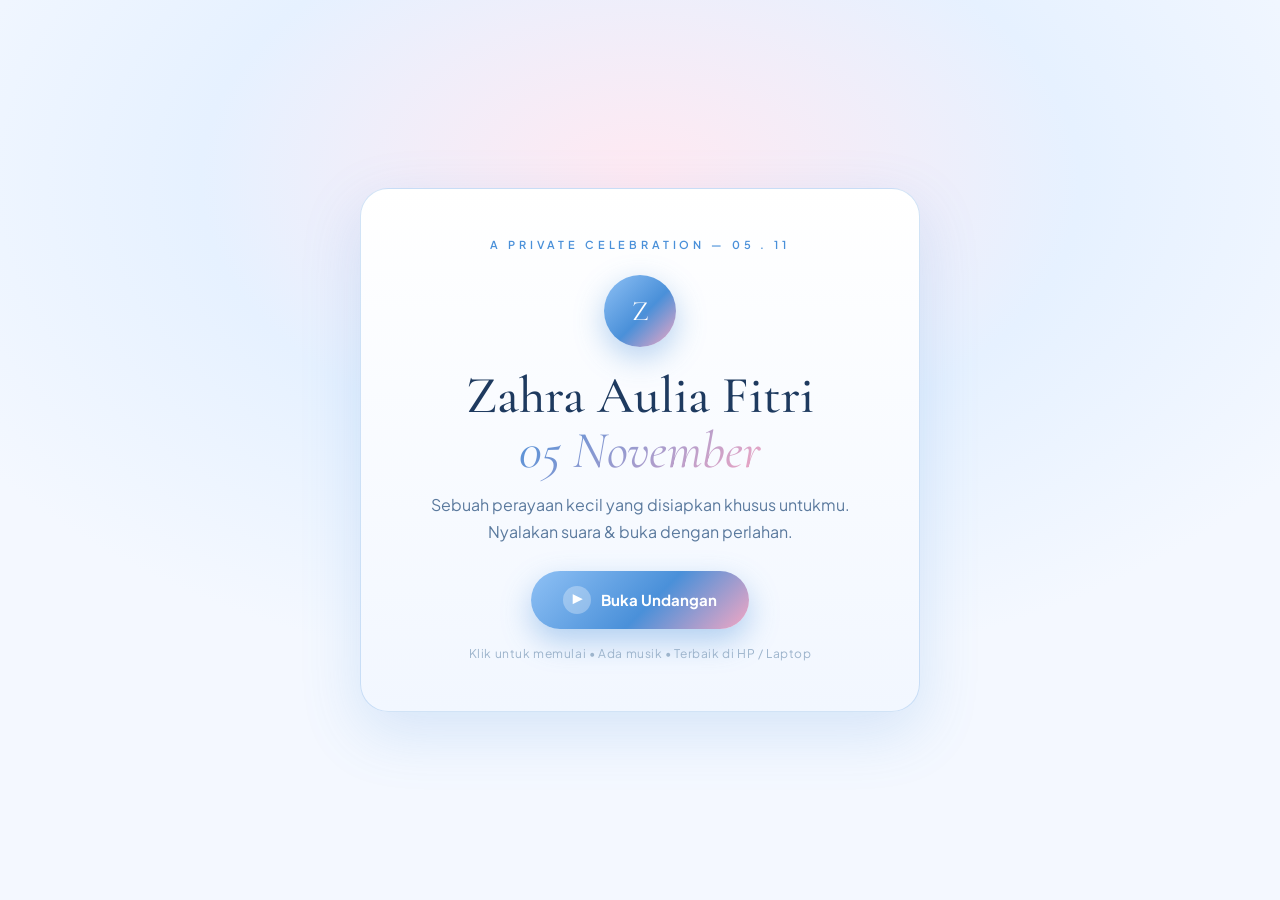
==== index.html @ 4ed6a92b "buat seseorang" ====
<!DOCTYPE html>
<html lang="id">
<head>
  <meta charset="utf-8" />
  <meta name="viewport" content="width=device-width, initial-scale=1.0" />
  <title>Happy Birthday — Zahra Aulia Fitri • 5 November</title>
  <meta name="description" content="A private birthday celebration for Zahra Aulia Fitri — 5 November." />
  <link rel="stylesheet" href="css/bootstrap.min.css" />
  <link rel="preconnect" href="https://fonts.googleapis.com" />
  <link rel="preconnect" href="https://fonts.gstatic.com" crossorigin />
  <link href="https://fonts.googleapis.com/css2?family=Cormorant+Garamond:ital,wght@0,400;0,500;0,600;1,400&family=Plus+Jakarta+Sans:wght@300;400;500;600;700&display=swap" rel="stylesheet" />
  <link rel="stylesheet" href="style.css" />
</head>
<body>
  <div class="bg-orb orb-1"></div>
  <div class="bg-orb orb-2"></div>
  <div class="bg-grain"></div>
  <canvas id="confetti"></canvas>
  <audio class="song" loop preload="auto">
    <source src="music.mp3" type="audio/mpeg" />
  </audio>
  <!-- GATE -->
  <div class="loader" id="gate">
    <div class="gate-card">
      <div class="gate-eyebrow">A PRIVATE CELEBRATION — 05 . 11</div>
      <div class="gate-monogram">Z</div>
      <h1 class="gate-title">Zahra Aulia Fitri<br /><span class="gate-date">05 November</span></h1>
      <p class="gate-sub">Sebuah perayaan kecil yang disiapkan khusus untukmu.<br />Nyalakan suara & buka dengan perlahan.</p>
      <button id="play" class="btn-gold"><span class="btn-icon">&#9654;</span> Buka Undangan</button>
      <div class="gate-hint">Klik untuk memulai &bull; Ada musik &bull; Terbaik di HP / Laptop</div>
    </div>
  </div>
  <nav class="topnav">
    <div class="nav-inner">
      <div class="brand"><span class="brand-mark">ZAF</span><span class="brand-line"></span><span class="brand-sub">05 . 11</span></div>
      <div class="nav-actions">
        <a href="#countdown" class="pill-btn ghost hide-mobile">Countdown</a>
        <a href="#gallery" class="pill-btn ghost hide-mobile">Galeri</a>
        <a href="game.html" class="pill-btn ghost">🎮 Main Game</a>
        <button id="musicToggle" class="pill-btn">&#9835; <span>Music: Off</span></button>
      </div>
    </div>
  </nav>
  <main class="main" style="display:none">
    <section class="hero">
      <div class="container">
        <div class="row align-items-center g-5">
          <div class="col-12 col-lg-5">
            <div class="photo-frame reveal">
              <div class="photo-frame-top"><span class="dot"></span><span class="dot"></span><span class="dot"></span><span class="frame-label">ZAHRA • 05 . 11 . 2026</span></div>
              <div class="photo-main"><img id="heroPhoto" src="mylove/WhatsApp%20Image%202026-09-06%20at%2010.13.19.jpeg" alt="Foto spesial" /><div class="photo-shine"></div></div>
              <div class="photo-thumbs">
                <img src="mylove/WhatsApp%20Image%202026-09-06%20at%2010.13.19%20(1).jpeg" data-full="mylove/WhatsApp%20Image%202026-09-06%20at%2010.13.19%20(1).jpeg" class="thumb active" alt="thumb 1" />
                <img src="mylove/WhatsApp%20Image%202026-09-06%20at%2010.13.19%20(2).jpeg" data-full="mylove/WhatsApp%20Image%202026-09-06%20at%2010.13.19%20(2).jpeg" class="thumb" alt="thumb 2" />
                <img src="mylove/WhatsApp%20Image%202026-09-06%20at%2010.13.19%20(3).jpeg" data-full="mylove/WhatsApp%20Image%202026-09-06%20at%2010.13.19%20(3).jpeg" class="thumb" alt="thumb 3" />
                <img src="mylove/WhatsApp%20Image%202026-09-06%20at%2010.13.19%20(4).jpeg" data-full="mylove/WhatsApp%20Image%202026-09-06%20at%2010.13.19%20(4).jpeg" class="thumb" alt="thumb 4" />
              </div>
              <div class="photo-caption"><span class="caption-heart">&hearts;</span> My Favorite Person</div>
            </div>
          </div>
          <div class="col-12 col-lg-7">
            <div class="eyebrow reveal">HAPPY BIRTHDAY — 05 NOVEMBER</div>
            <h1 class="display-name reveal"><span class="small">Selamat Ulang Tahun,</span><br /><span id="name" class="area">Zahra Aulia Fitri</span></h1>
            <div class="divider reveal"><span></span><i>&#10022;</i><span></span></div>
            <div class="type-wrap reveal">
              <div id="typed-strings" class="typing">
                <h2>05 November — hari di mana dunia menjadi lebih baik karena kamu lahir.</h2>
                <h2>Zahra, terima kasih sudah menjadi perempuan yang kuat dan lembut.</h2>
                <h2>Semoga semua doa baikmu satu per satu dikabulkan tahun ini.</h2>
                <h2>Happy Birthday, <i id="nae">Zahra Aulia Fitri</i>. This day is entirely yours.</h2>
              </div>
              <span id="typed" style="white-space:pre-wrap;"></span>
            </div>
            <p class="hero-desc reveal">Perayaan privat ini disiapkan khusus untuk <b>Zahra Aulia Fitri</b> — 5 November. Gulir ke bawah: ada hitung mundur, galeri, dan sepucuk surat yang kutulis hanya untukmu.</p>
            <div class="hero-cta reveal"><a href="#letter" class="btn-gold">Baca Surat Untukmu</a><a href="#gallery" class="btn-outline">Lihat Galeri</a></div>
            <div class="hero-meta reveal">
              <div class="meta-item"><strong>Kamis, 5 November 2026</strong><span>Tanggal Perayaan</span></div>
              <div class="meta-item"><strong>ZAF</strong><span>Inisial Kehormatan</span></div>
              <div class="meta-item"><strong>05 . 11</strong><span>Hari Spesial</span></div>
            </div>
          </div>
        </div>
      </div>
    </section>
    <section id="countdown" class="section countdown-sec"><div class="container">
      <div class="sec-head reveal"><div class="eyebrow">SAVE THE DATE — 05 . 11 . 2026</div><h2>Menuju <em>5 November</em></h2><p id="countdownLabel">Menghitung mundur menuju hari lahir Zahra Aulia Fitri.</p></div>
      <div class="count-grid reveal">
        <div class="count-card"><strong id="cdD">00</strong><span>Hari</span></div>
        <div class="count-sep">:</div>
        <div class="count-card"><strong id="cdH">00</strong><span>Jam</span></div>
        <div class="count-sep">:</div>
        <div class="count-card"><strong id="cdM">00</strong><span>Menit</span></div>
        <div class="count-sep">:</div>
        <div class="count-card gold"><strong id="cdS">00</strong><span>Detik</span></div>
      </div>
      <div class="count-note reveal">Kamis, 5 November 2026 — 00:00 WIB • Zahra Aulia Fitri</div>
    </div></section>
    <section class="strip"><div class="container"><div class="strip-card reveal"><div class="strip-quote">&ldquo;Zahra, di antara semua hal baik di dunia, kamu adalah hal terbaik yang pernah datang dalam hidupku.&rdquo;</div><div class="strip-sub">— UNTUK ZAHRA AULIA FITRI • 05 NOVEMBER</div></div></div></section>
    <section id="gallery" class="section"><div class="container">
      <div class="sec-head reveal"><div class="eyebrow">CHAPTER 01 — GALLERY • ZAHRA</div><h2>Momen Zahra yang Selalu <em>Aku Jaga Baik-Baik</em></h2><p>Koleksi privat dari folder <code>mylove</code> — klik foto untuk memperbesar.</p></div>
      <div class="gallery-grid">
        <figure class="g-card tall reveal"><img src="mylove/WhatsApp%20Image%202026-09-06%20at%2010.13.19.jpeg" alt="Mylove 1" loading="lazy" /><figcaption><span>01 — Senyummu</span><small>My favorite view</small></figcaption></figure>
        <figure class="g-card reveal"><img src="mylove/WhatsApp%20Image%202026-09-06%20at%2010.13.19%20(1).jpeg" alt="Mylove 2" loading="lazy" /><figcaption><span>02 — Cantikmu</span><small>Effortlessly beautiful</small></figcaption></figure>
        <figure class="g-card reveal"><img src="mylove/WhatsApp%20Image%202026-09-06%20at%2010.13.19%20(2).jpeg" alt="Mylove 3" loading="lazy" /><figcaption><span>03 — Ketulusanmu</span><small>Kind and sincere</small></figcaption></figure>
        <figure class="g-card reveal"><img src="mylove/WhatsApp%20Image%202026-09-06%20at%2010.13.19%20(3).jpeg" alt="Mylove 4" loading="lazy" /><figcaption><span>04 — Tawamu</span><small>Light of my days</small></figcaption></figure>
        <figure class="g-card wide reveal"><img src="mylove/WhatsApp%20Image%202026-09-06%20at%2010.13.19%20(4).jpeg" alt="Mylove 5" loading="lazy" /><figcaption><span>05 — Kamu, Apa Adanya</span><small>And I love every part</small></figcaption></figure>
      </div>
    </div></section>
    <section id="game-teaser" class="section"><div class="container">
      <div class="game-teaser-card reveal">
        <div class="teaser-badge">BONUS STAGE — LANDSCAPE</div>
        <h2>Misi Ulang Tahun: <em>Kumpulkan Kue & Kartu!</em></h2>
        <p>Game mini ala Mario Bros di halaman khusus — wajib dimainkan dalam posisi <b>landscape</b>. Ambil kue & kartu, hindari musuh, kumpulkan foto Zahra di langit!</p>
        <div class="teaser-steps"><span>🎂 3 Kue</span><span>💌 3 Kartu</span><span>📸 5 Foto</span><span>👾 5 Musuh</span></div>
        <a href="game.html" class="btn-gold">🎮 Main Sekarang — Buka Halaman Game</a>
        <div class="teaser-note">Di HP: putar HP ke landscape untuk pengalaman terbaik</div>
      </div>
    </div></section>
    <section id="letter" class="section"><div class="container"><div class="row g-4">
      <div class="col-12 col-lg-5"><div class="sec-head reveal" style="text-align:left;margin:0">
        <div class="eyebrow">CHAPTER 02 — LETTER • 05 . 11</div><h2>Surat Untuk <em>Zahra</em></h2>
        <p>Ditulis khusus untuk Zahra Aulia Fitri, dibaca tepat pada 5 November. Maaf kalau aku tidak selalu pandai merangkai kata — tapi kali ini izinkan aku jujur.</p>
        <div class="letter-meta"><div><span>UNTUK</span><strong>Zahra Aulia Fitri</strong></div><div><span>TANGGAL</span><strong>05 November 2026</strong></div></div>
        <div class="letter-sign"><div class="sign-name">— Dari aku, yang selalu sayang Zahra</div><button id="celebrateBtn" class="btn-gold small">Rayakan Zahra!</button></div>
      </div></div>
      <div class="col-12 col-lg-7"><article class="letter-card reveal">
        <div class="letter-head"><span>ZAHRA AULIA FITRI • 05 . 11 . 2026</span><span class="seal">with &hearts;</span></div>
        <p>Hai <b class="js-name">Zahra Aulia Fitri</b>,</p>
        <p>Selamat ulang tahun, Zahra. Tepat pada 5 November ini, aku hanya ingin kamu tahu satu hal: kehadiranmu membuat banyak hal menjadi lebih baik.</p>
        <p>Kamu itu kuat, lembut, dan tulus. Aku melihat bagaimana kamu berjuang dalam diam, bagaimana kamu tetap peduli pada orang lain bahkan saat kamu sendiri lelah. Aku bangga padamu, Zahra — lebih dari yang bisa kuucapkan.</p>
        <p>Doaku untukmu tahun ini sederhana tapi sungguh-sungguh: semoga Allah memberimu kesehatan, ketenangan hati, kemudahan dalam setiap urusan, dan dikabulkannya semua mimpi baik yang selama ini kamu simpan.</p>
        <p>Kalau nanti kamu lelah atau sedih, buka lagi halaman ini. Ingat bahwa pada 5 November ini — dan setiap hari setelahnya — ada seseorang yang selalu mendoakanmu dan merayakanmu dengan bangga.</p>
        <p class="letter-end">Selamat bertambah usia, Zahra Aulia Fitri.<br />Mari tumbuh bersama, pelan-pelan tapi pasti.</p>
        <div class="letter-foot"><div class="wishes"><span class="wish">Sehat selalu</span><span class="wish">Tenang hatinya</span><span class="wish">Tercapai mimpinya</span></div></div>
      </article></div>
    </div></div></section>
    <section class="section"><div class="container">
      <div class="sec-head reveal"><div class="eyebrow">CHAPTER 03 — WISHES • FOR ZAHRA</div><h2>Tiga Doa Terbaikku <em>Untuk Zahra</em></h2><p>Ditulis pada 5 November, khusus untuk Zahra Aulia Fitri.</p></div>
      <div class="row g-4">
        <div class="col-12 col-md-4"><div class="wish-card reveal"><div class="wish-num">01</div><h3>Zahra, Tetap Jadi Dirimu</h3><p>Zahra tidak perlu berubah menjadi orang lain. Jujur, tulus, dan apa adanya — itu yang paling aku kagumi darimu.</p><div class="wish-tag">05 . 11 . 2026</div></div></div>
        <div class="col-12 col-md-4"><div class="wish-card reveal"><div class="wish-num">02</div><h3>Dikejar Hal Baik</h3><p>Semoga setelah 5 November ini, rezeki, kesehatan, dan orang-orang baik selalu menemukan jalannya kepada Zahra.</p><div class="wish-tag">AMIIIN</div></div></div>
        <div class="col-12 col-md-4"><div class="wish-card reveal"><div class="wish-num">03</div><h3>Kita, Lebih Jauh</h3><p>Semoga aku diberi kesempatan menemani Zahra merayakan banyak 5 November berikutnya — dengan lebih baik setiap tahunnya.</p><div class="wish-tag">FOREVER</div></div></div>
      </div>
    </div></section>
    <footer class="footer"><div class="container"><div class="foot-inner reveal">
      <div class="foot-eyebrow">05 . 11 . 2026 — SAVE THE DATE</div>
      <div class="foot-big">Happy Birthday, <span class="js-name">Zahra Aulia Fitri</span></div>
      <p class="foot-date">Kamis, 5 November 2026 • With love, for Zahra</p>
      <div class="foot-actions"><button id="replayBtn" class="pill-btn">Putar Ulang Confetti</button><a href="#countdown" class="pill-btn ghost">Kembali ke Countdown</a></div>
    </div></div></footer>
  </main>
  <div id="lightbox" class="lightbox" aria-hidden="true"><button class="lb-close">&times;</button><img id="lbImg" src="" alt="preview" /><div class="lb-cap" id="lbCap"></div></div>
  <script src="https://unpkg.com/magic-snowflakes/dist/snowflakes.min.js"></script>
  <script src="js/jquery.js"></script>
  <script src="js/typed.min.js"></script>
  <script src="js/script.js"></script>
</body>
</html>
---- style.css ----
:root{
  --bg:#f4f8ff; --bg2:#eaf2ff; --card:#ffffff; --card2:#f0f6ff;
  --gold:#4a90d9; --gold2:#8fc1f5; --rose:#f4a7c3; --ivory:#1e3a5f;
  --muted:#5b7a9e; --line:rgba(74,144,217,.25); --shadow:0 20px 60px rgba(74,144,217,.18);
}
*{box-sizing:border-box}
html{scroll-behavior:smooth}
body{
  margin:0; background:radial-gradient(1200px 600px at 20% -10%, #ffe3ef 0%, transparent 60%), radial-gradient(1000px 600px at 90% 10%, #d6e9ff 0%, transparent 60%), linear-gradient(180deg, #f8fbff 0%, var(--bg) 40%, #fdf2f7 100%);
  color:var(--ivory); font-family:"Plus Jakarta Sans",system-ui,sans-serif; overflow-x:hidden;
}
h1,h2,h3{font-family:"Cormorant Garamond",serif; font-weight:500; line-height:1.05}
.song{display:none}
#confetti{position:fixed; left:0; top:0; width:100%; height:100%; pointer-events:none; z-index:5}
.bg-orb{position:fixed; border-radius:50%; filter:blur(90px); opacity:.5; z-index:0; pointer-events:none}
.orb-1{width:480px;height:480px; left:-120px; top:-80px; background:#ffc9dd}
.orb-2{width:520px;height:520px; right:-140px; top:20%; background:#bcd9ff}
.bg-grain{position:fixed; inset:0; z-index:1; pointer-events:none; opacity:.05; background-image:url("data:image/svg+xml,%3Csvg viewBox='0 0 200 200' xmlns='http://www.w3.org/2000/svg'%3E%3Cfilter id='n'%3E%3CfeTurbulence type='fractalNoise' baseFrequency='0.9'/%3E%3C/filter%3E%3Crect width='100%25' height='100%25' filter='url(%23n)'/%3E%3C/svg%3E")}
/* GATE */
.loader{position:fixed; left:0; top:0; width:100%; height:100%; z-index:999; display:flex; align-items:center; justify-content:center; padding:24px; background:radial-gradient(800px 500px at 50% 20%, #ffe9f2 0%, #e6f1ff 55%, #f4f8ff 100%);}
.gate-card{max-width:560px; width:100%; text-align:center; background:linear-gradient(180deg, #ffffff, #f2f7ff); border:1px solid var(--line); border-radius:28px; padding:48px 36px; box-shadow:var(--shadow); backdrop-filter:blur(12px)}
.gate-eyebrow{letter-spacing:.35em; font-size:11px; color:var(--gold); font-weight:600}
.gate-monogram{width:72px;height:72px; margin:22px auto; border-radius:50%; display:flex; align-items:center; justify-content:center; font-family:"Cormorant Garamond",serif; font-size:28px; color:#fff; background:linear-gradient(135deg, #8fc1f5, #4a90d9 55%, #f4a7c3); box-shadow:0 10px 30px rgba(74,144,217,.4)}
.gate-title{font-size:clamp(34px,6vw,52px); margin:0 0 12px; color:#1e3a5f}
.gate-sub{color:var(--muted); line-height:1.7; margin:0 0 26px}
.gate-hint{margin-top:16px; font-size:12px; color:#9db4cc; letter-spacing:.05em}
.btn-gold{display:inline-flex; align-items:center; gap:10px; background:linear-gradient(135deg, #8fc1f5, #4a90d9 55%, #f4a7c3); color:#fff; border:0; border-radius:999px; padding:15px 32px; font-weight:700; font-size:15px; cursor:pointer; text-decoration:none; box-shadow:0 12px 30px rgba(74,144,217,.4); transition:.25s}
.btn-gold:hover{transform:translateY(-2px); box-shadow:0 18px 40px rgba(244,167,195,.5)}
.btn-gold.small{padding:10px 20px; font-size:13px}
.btn-icon{width:28px;height:28px; border-radius:50%; background:rgba(255,255,255,.3); display:inline-flex; align-items:center; justify-content:center; font-size:13px}
.btn-outline{display:inline-flex; align-items:center; border:1px solid var(--line); color:var(--ivory); background:#fff; border-radius:999px; padding:14px 28px; text-decoration:none; font-weight:600; font-size:14px; transition:.25s}
.btn-outline:hover{background:#eef5ff}
/* NAV */
.topnav{position:sticky; top:0; z-index:50; backdrop-filter:blur(14px); background:rgba(255,255,255,.8); border-bottom:1px solid rgba(74,144,217,.15)}
.nav-inner{max-width:1160px; margin:0 auto; padding:14px 20px; display:flex; justify-content:space-between; align-items:center}
.brand{display:flex; align-items:center; gap:10px; font-weight:700; letter-spacing:.2em; font-size:13px}
.brand-mark{background:linear-gradient(135deg, #4a90d9, #f4a7c3); color:#fff; padding:6px 10px; border-radius:8px}
.brand-line{width:28px;height:1px;background:var(--gold)}
.brand-sub{color:var(--rose); font-family:"Cormorant Garamond",serif; font-style:italic; font-size:18px; letter-spacing:0}
.nav-actions{display:flex; gap:10px; align-items:center}
.pill-btn{border:1px solid var(--line); background:#fff; color:var(--ivory); border-radius:999px; padding:9px 16px; font-size:13px; cursor:pointer; text-decoration:none; transition:.2s; box-shadow:0 4px 14px rgba(74,144,217,.12)}
.pill-btn:hover{background:#eef5ff}
.pill-btn.ghost{background:#fff}
.main{position:relative; z-index:10}
.hero{padding:70px 0 30px}
.photo-frame{background:linear-gradient(180deg, #ffffff, #eef4ff); border:1px solid var(--line); border-radius:24px; overflow:hidden; box-shadow:var(--shadow)}
.photo-frame-top{display:flex; align-items:center; gap:8px; padding:14px 18px; border-bottom:1px solid rgba(74,144,217,.12); background:#f7fbff}
.dot{width:10px;height:10px;border-radius:50%;background:#f4a7c3}.dot:nth-child(2){background:#8fc1f5}.dot:nth-child(3){background:var(--gold)}
.frame-label{margin-left:auto; font-size:11px; letter-spacing:.25em; color:var(--muted)}
.photo-main{position:relative; aspect-ratio:4/5; overflow:hidden; background:#dbe9ff}
.photo-main img{width:100%;height:100%;object-fit:cover; display:block; transition:opacity .4s}
.photo-shine{position:absolute; inset:0; background:linear-gradient(105deg, transparent 40%, rgba(255,255,255,.5) 50%, transparent 60%); transform:translateX(-100%); animation:shine 5s infinite}
@keyframes shine{0%,60%{transform:translateX(-100%)}100%{transform:translateX(100%)}}
.photo-thumbs{display:grid; grid-template-columns:repeat(4,1fr); gap:10px; padding:14px; background:#fff}
.thumb{width:100%; height:72px; object-fit:cover; border-radius:12px; cursor:pointer; opacity:.6; border:2px solid transparent; transition:.25s}
.thumb.active,.thumb:hover{opacity:1; border-color:var(--rose); transform:translateY(-2px)}
.photo-caption{text-align:center; padding:0 0 18px; font-family:"Cormorant Garamond",serif; font-style:italic; font-size:19px; color:var(--gold); background:#fff}
.caption-heart{color:var(--rose)}
.eyebrow{letter-spacing:.3em; font-size:11px; color:var(--gold); font-weight:700; margin-bottom:14px}
.display-name{font-size:clamp(44px,7vw,84px); margin:0; line-height:.95; color:#1e3a5f}
.display-name .small{font-size:.42em; font-style:italic; font-weight:400; color:var(--muted)}
.display-name .area{background:linear-gradient(135deg, #4a90d9, #7fb5ef 40%, #f4a7c3); -webkit-background-clip:text; background-clip:text; color:transparent; text-transform:capitalize}
.divider{display:flex; align-items:center; gap:12px; margin:22px 0; max-width:320px}
.divider span{height:1px; flex:1; background:var(--line)}
.divider i{color:var(--gold); font-style:normal}
.type-wrap{font-size:clamp(18px,2.5vw,24px); color:var(--ivory); min-height:84px; font-family:"Cormorant Garamond",serif; font-style:italic; line-height:1.5}
.typing{display:none}
#typed{white-space:pre-wrap !important}
.typed-cursor{color:var(--gold)}
.hero-desc{color:var(--muted); line-height:1.8; max-width:560px; margin:18px 0 24px}
.hero-desc b{color:#2f6cb3}
.hero-cta{display:flex; gap:12px; flex-wrap:wrap; margin-bottom:28px}
.hero-meta{display:flex; gap:28px; border-top:1px solid rgba(74,144,217,.18); padding-top:22px}
.meta-item strong{display:block; font-size:22px; font-family:"Cormorant Garamond",serif; color:#1e3a5f}
.meta-item span{font-size:12px; color:var(--muted); letter-spacing:.05em}
.strip{padding:30px 0}
.strip-card{text-align:center; border:1px solid var(--line); border-radius:20px; padding:36px 28px; background:linear-gradient(135deg, rgba(143,193,245,.25), rgba(244,167,195,.22)); backdrop-filter:blur(8px)}
.strip-quote{font-family:"Cormorant Garamond",serif; font-size:clamp(20px,3vw,30px); font-style:italic; line-height:1.4; color:#1e3a5f}
.strip-sub{margin-top:12px; color:var(--gold); letter-spacing:.15em; font-size:12px}
.section{padding:60px 0}
.sec-head{text-align:center; max-width:640px; margin:0 auto 36px}
.sec-head h2{font-size:clamp(32px,5vw,56px); margin:0 0 12px; color:#1e3a5f}
.sec-head h2 em{font-style:italic; background:linear-gradient(135deg, #4a90d9, #f4a7c3); -webkit-background-clip:text; background-clip:text; color:transparent}
.sec-head p{color:var(--muted); line-height:1.7}
.sec-head p b{color:#2f6cb3}
.sec-head code{background:#e3efff; padding:2px 8px; border-radius:6px; color:#2f6cb3}
.gallery-grid{display:grid; grid-template-columns:repeat(4,1fr); grid-auto-rows:220px; gap:14px}
.g-card{position:relative; border-radius:18px; overflow:hidden; margin:0; border:1px solid rgba(74,144,217,.2); cursor:zoom-in; background:#dbe9ff; box-shadow:0 10px 30px rgba(74,144,217,.15)}
.g-card img{width:100%;height:100%;object-fit:cover; transition:.6s; display:block}
.g-card:hover img{transform:scale(1.07)}
.g-card figcaption{position:absolute; inset:auto 0 0 0; padding:36px 16px 14px; background:linear-gradient(transparent, rgba(30,58,95,.85)); display:flex; flex-direction:column}
.g-card figcaption span{font-weight:700; font-size:14px; color:#fff}
.g-card figcaption small{color:#cfe2ff; font-size:12px}
.g-card.tall{grid-row:span 2}.g-card.wide{grid-column:span 2}
.letter-sign{display:flex; flex-direction:column; gap:16px; margin-top:22px}
.sign-name{font-family:"Cormorant Garamond",serif; font-style:italic; font-size:20px; color:#2f6cb3}
.letter-card{background:linear-gradient(180deg, #ffffff, #eef4ff); color:#1e3a5f; border:1px solid rgba(74,144,217,.2); border-radius:20px; padding:34px 30px; box-shadow:var(--shadow); line-height:1.85}
.letter-head{display:flex; justify-content:space-between; font-size:12px; letter-spacing:.2em; font-weight:700; color:#5b7a9e; border-bottom:1px dashed #b9d4f2; padding-bottom:14px; margin-bottom:18px}
.seal{background:linear-gradient(135deg, #4a90d9, #f4a7c3); color:#fff; padding:4px 12px; border-radius:999px; letter-spacing:.05em}
.letter-card p{margin:0 0 14px; font-size:15.5px; color:#33547c}
.letter-card p b{color:#1e3a5f}
.letter-end{font-family:"Cormorant Garamond",serif; font-size:20px; font-style:italic; color:#1e3a5f}
.wishes{display:flex; gap:10px; flex-wrap:wrap; margin-top:18px}
.wish{background:linear-gradient(135deg, #4a90d9, #f4a7c3); color:#fff; font-size:13px; padding:8px 14px; border-radius:999px}
.wish-card{background:linear-gradient(180deg, #ffffff, #f0f6ff); border:1px solid rgba(74,144,217,.2); border-radius:20px; padding:28px 24px; height:100%; transition:.3s; box-shadow:0 10px 30px rgba(74,144,217,.1)}
.wish-card:hover{transform:translateY(-6px); border-color:var(--rose); box-shadow:0 20px 40px rgba(244,167,195,.3)}
.wish-num{font-family:"Cormorant Garamond",serif; font-size:44px; color:transparent; -webkit-text-stroke:1.5px #4a90d9}
.wish-card h3{margin:10px 0; font-size:26px; color:#1e3a5f}
.wish-card p{color:var(--muted); line-height:1.7; margin:0; font-size:14.5px}
.footer{padding:20px 0 60px}
.foot-inner{text-align:center; border:1px solid var(--line); border-radius:24px; padding:44px 28px; background:radial-gradient(600px 200px at 50% 0%, rgba(244,167,195,.25), transparent), #fff}
.foot-big{font-family:"Cormorant Garamond",serif; font-size:clamp(28px,5vw,48px); color:#1e3a5f}
.foot-inner p{color:var(--muted); font-size:13px}
.foot-inner code{background:#e3efff; padding:2px 8px; border-radius:6px; color:#2f6cb3}
.lightbox{position:fixed; inset:0; z-index:1000; background:rgba(30,58,95,.9); display:none; align-items:center; justify-content:center; flex-direction:column; padding:24px}
.lightbox.open{display:flex}
.lightbox img{max-width:min(92vw,900px); max-height:78vh; border-radius:16px; object-fit:contain; box-shadow:var(--shadow)}
.lb-close{position:absolute; top:18px; right:22px; font-size:40px; background:none; border:0; color:#fff; cursor:pointer}
.lb-cap{margin-top:14px; color:#cfe2ff}
.reveal{opacity:0; transform:translateY(28px); transition:opacity .8s ease, transform .8s ease}
.reveal.visible{opacity:1; transform:none}
.gate-date{font-style:italic; font-weight:400; background:linear-gradient(135deg, #4a90d9, #f4a7c3); -webkit-background-clip:text; background-clip:text; color:transparent}
.letter-meta{display:grid; grid-template-columns:1fr 1fr; gap:12px; margin:18px 0 6px; text-align:left}
.letter-meta div{background:#f2f7ff; border:1px solid rgba(74,144,217,.2); border-radius:14px; padding:12px 14px}
.letter-meta span{font-size:10px; letter-spacing:.25em; color:var(--gold); font-weight:700}
.letter-meta strong{display:block; font-family:"Cormorant Garamond",serif; font-size:19px; font-weight:600; margin-top:4px; color:#1e3a5f}
.wish-tag{display:inline-block; margin-top:14px; font-size:11px; letter-spacing:.2em; font-weight:700; color:#2f6cb3; border:1px solid var(--line); padding:6px 12px; border-radius:999px; background:rgba(143,193,245,.15)}
.foot-eyebrow{letter-spacing:.35em; font-size:11px; color:var(--gold); font-weight:700; margin-bottom:14px}
.foot-date{margin:10px 0 22px !important}
.foot-actions{display:flex; gap:10px; justify-content:center; flex-wrap:wrap}
/* countdown */
.countdown-sec{padding-top:20px}
.count-grid{display:flex; align-items:stretch; justify-content:center; gap:14px; flex-wrap:wrap}
.count-card{min-width:130px; text-align:center; background:#fff; border:1px solid rgba(74,144,217,.2); border-radius:20px; padding:22px 18px; box-shadow:var(--shadow)}
.count-card.gold{background:linear-gradient(135deg, #8fc1f5, #4a90d9 55%, #f4a7c3); border-color:transparent}
.count-card.gold strong,.count-card.gold span{color:#fff !important}
.count-card strong{display:block; font-family:"Cormorant Garamond",serif; font-size:56px; line-height:1; font-weight:600; font-variant-numeric:tabular-nums; color:#1e3a5f}
.count-card span{font-size:11px; letter-spacing:.28em; font-weight:700; color:var(--muted)}
.count-sep{font-family:"Cormorant Garamond",serif; font-size:44px; color:var(--rose); align-self:center; opacity:.8}
.count-note{text-align:center; margin-top:18px; color:var(--muted); font-size:13px; letter-spacing:.08em}
/* pro refinements */
.topnav{box-shadow:0 10px 30px rgba(74,144,217,.15)}
.display-name{letter-spacing:-.01em}
.hero-meta strong{font-variant-numeric:tabular-nums}
.sec-head{position:relative}
.sec-head::after{content:""; display:block; width:56px; height:2px; background:linear-gradient(90deg, #4a90d9, #f4a7c3); margin:20px auto 0; border-radius:2px}
.letter-card{position:relative}
.letter-card::before{content:""; position:absolute; left:0; top:24px; bottom:24px; width:3px; background:linear-gradient(#4a90d9, #f4a7c3); border-radius:0 4px 4px 0}
.hide-mobile{display:inline-flex}
@media(max-width:768px){.hide-mobile{display:none}.count-card{min-width:calc(50% - 20px)}.count-sep{display:none}.letter-meta{grid-template-columns:1fr}}
/* ===== MINI GAME — Zahra Birthday Run (mario-like) ===== */
.game-shell{background:linear-gradient(180deg, #ffffff, #eef4ff); border:1px solid var(--line); border-radius:24px; padding:18px; box-shadow:var(--shadow)}
.game-hud{display:flex; gap:10px; flex-wrap:wrap; margin-bottom:14px}
.hud-item{flex:1; min-width:110px; background:#f7fbff; border:1px solid rgba(74,144,217,.2); border-radius:14px; padding:10px 14px; text-align:center}
.hud-item span{font-size:10px; letter-spacing:.25em; color:var(--gold); font-weight:700}
.hud-item strong{display:block; font-family:"Cormorant Garamond",serif; font-size:26px; line-height:1.1; color:#1e3a5f}
.hud-item.lives strong{color:#f06a9b; letter-spacing:2px; font-size:22px}
.game-wrap{position:relative; border-radius:18px; overflow:hidden; border:1px solid rgba(74,144,217,.25); background:#bcd9ff}
#gameCanvas{width:100%; height:auto; display:block; image-rendering:auto; touch-action:none}
.game-overlay{position:absolute; inset:0; display:flex; flex-direction:column; align-items:center; justify-content:center; gap:12px; text-align:center; background:rgba(240,246,255,.88); backdrop-filter:blur(6px); padding:20px}
.game-overlay.hidden{display:none}
.go-title{font-family:"Cormorant Garamond",serif; font-size:clamp(32px,5vw,52px); color:#1e3a5f}
.go-sub{color:var(--muted); max-width:520px; line-height:1.6}
.go-controls{font-size:12px; color:#9db4cc}
.game-controls{display:flex; justify-content:space-between; align-items:center; gap:10px; margin-top:14px}
.gc-left,.gc-right{display:flex; gap:10px}
.gc-btn{width:64px; height:56px; border-radius:16px; border:1px solid var(--line); background:#fff; color:var(--ivory); font-size:20px; font-weight:800; cursor:pointer; user-select:none; -webkit-user-select:none; touch-action:none; box-shadow:0 4px 14px rgba(74,144,217,.15)}
.gc-btn.jump{width:auto; padding:0 22px; background:linear-gradient(135deg, #8fc1f5, #4a90d9 55%, #f4a7c3); color:#fff; border:0; font-size:15px}
.gc-btn:active{transform:scale(.95)}
.game-goal{text-align:center; margin-top:12px; font-size:13px; color:var(--muted)}
.game-goal b{color:#2f6cb3}
.game-reward{margin-top:14px}
.reward-card{text-align:center; background:linear-gradient(180deg, #ffffff, #ffeef5); border:1px solid rgba(244,167,195,.4); color:#1e3a5f; border-radius:18px; padding:28px 22px}
.reward-eyebrow{font-size:11px; letter-spacing:.3em; font-weight:800; color:#5b7a9e}
.reward-title{font-family:"Cormorant Garamond",serif; font-size:clamp(28px,4vw,44px); margin:8px 0; color:#1e3a5f}
.reward-card p{max-width:560px; margin:0 auto 16px; line-height:1.7; color:#33547c}
.reward-photos{display:flex; gap:10px; justify-content:center; flex-wrap:wrap}
.reward-photos img{width:120px; height:120px; object-fit:cover; border-radius:14px; border:3px solid #fff; box-shadow:0 10px 24px rgba(244,167,195,.4)}
@media(max-width:992px){.gallery-grid{grid-template-columns:repeat(2,1fr); grid-auto-rows:200px}.hero{padding:40px 0}.hero-meta{flex-wrap:wrap; gap:18px}}
@media(max-width:576px){.gallery-grid{grid-auto-rows:170px}.gate-card{padding:36px 22px}.nav-inner{padding:12px}.brand-sub{display:none}.letter-card{padding:24px 20px}.count-card strong{font-size:42px}}
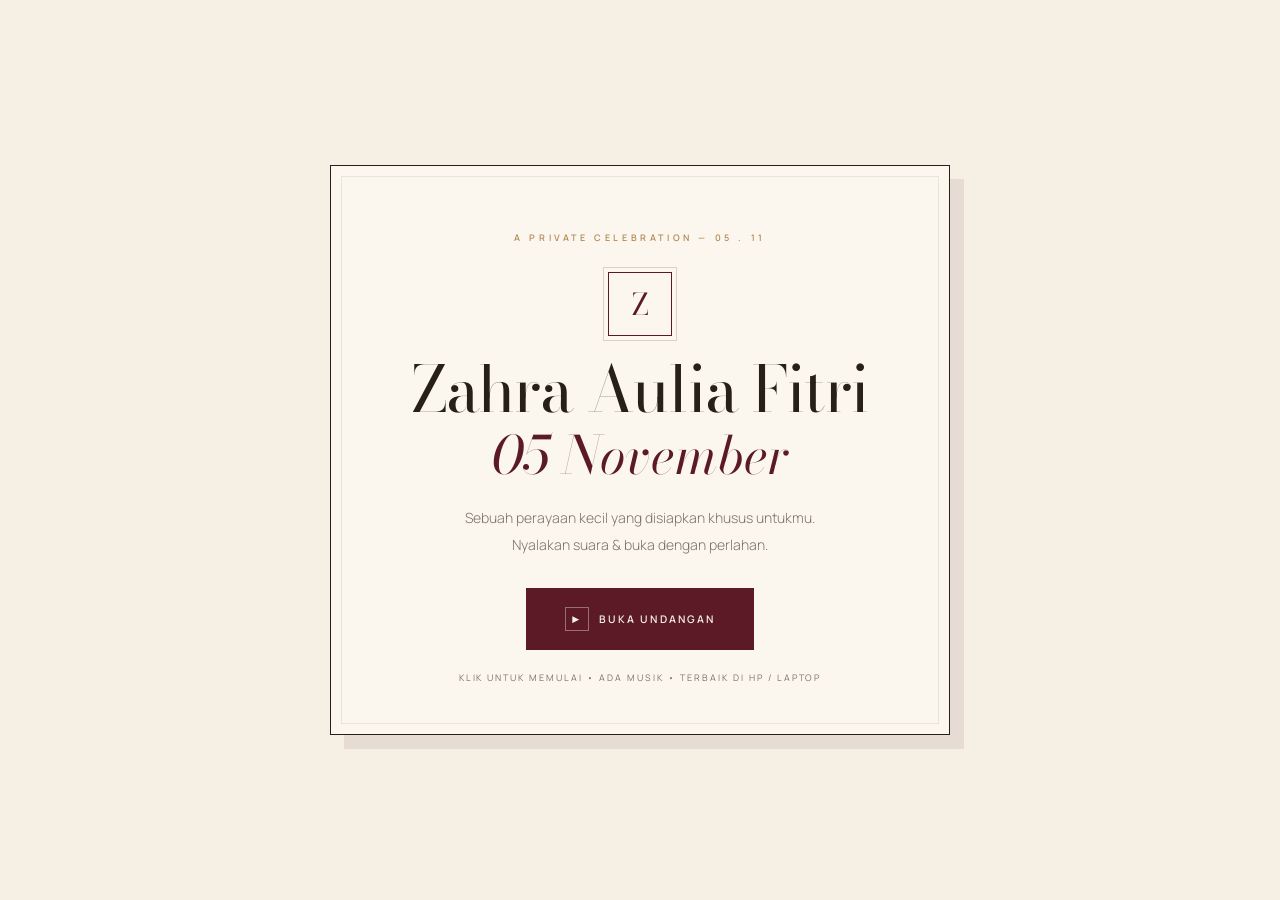
==== commit 64022774: "refactor ui undangan menjadi editorial klasik" ====
--- a/index.html
+++ b/index.html
@@ -8,7 +8,7 @@
   <link rel="stylesheet" href="css/bootstrap.min.css" />
   <link rel="preconnect" href="https://fonts.googleapis.com" />
   <link rel="preconnect" href="https://fonts.gstatic.com" crossorigin />
-  <link href="https://fonts.googleapis.com/css2?family=Cormorant+Garamond:ital,wght@0,400;0,500;0,600;1,400&family=Plus+Jakarta+Sans:wght@300;400;500;600;700&display=swap" rel="stylesheet" />
+  <link href="https://fonts.googleapis.com/css2?family=Bodoni+Moda:ital,opsz,wght@0,6..96,400..700;1,6..96,400..700&family=Manrope:wght@300..700&display=swap" rel="stylesheet" />
   <link rel="stylesheet" href="style.css" />
 </head>
 <body>
@@ -16,9 +16,7 @@
   <div class="bg-orb orb-2"></div>
   <div class="bg-grain"></div>
   <canvas id="confetti"></canvas>
-  <audio class="song" loop preload="auto">
-    <source src="music.mp3" type="audio/mpeg" />
-  </audio>
+  <audio id="bgm" class="song" preload="auto"></audio>
   <!-- GATE -->
   <div class="loader" id="gate">
     <div class="gate-card">
@@ -43,7 +41,9 @@
   </nav>
   <main class="main" style="display:none">
     <section class="hero">
+      <span class="hero-issue" aria-hidden="true">05</span>
       <div class="container">
+        <div class="hero-masthead reveal"><span>The Birthday Issue</span><span>Vol. 05 — MMXXVI</span></div>
         <div class="row align-items-center g-5">
           <div class="col-12 col-lg-5">
             <div class="photo-frame reveal">
@@ -83,7 +83,7 @@
       </div>
     </section>
     <section id="countdown" class="section countdown-sec"><div class="container">
-      <div class="sec-head reveal"><div class="eyebrow">SAVE THE DATE — 05 . 11 . 2026</div><h2>Menuju <em>5 November</em></h2><p id="countdownLabel">Menghitung mundur menuju hari lahir Zahra Aulia Fitri.</p></div>
+      <div class="sec-head reveal"><div class="eyebrow">SAVE THE DATE — 05 . 11 . 2026</div><h2>Menuju <em>5 November</em></h2><p id="countdownLabel">Menghitung mundur menuju Ulang Tahun Zahra Aulia Fitri.</p></div>
       <div class="count-grid reveal">
         <div class="count-card"><strong id="cdD">00</strong><span>Hari</span></div>
         <div class="count-sep">:</div>
@@ -104,6 +104,28 @@
         <figure class="g-card reveal"><img src="mylove/WhatsApp%20Image%202026-09-06%20at%2010.13.19%20(2).jpeg" alt="Mylove 3" loading="lazy" /><figcaption><span>03 — Ketulusanmu</span><small>Kind and sincere</small></figcaption></figure>
         <figure class="g-card reveal"><img src="mylove/WhatsApp%20Image%202026-09-06%20at%2010.13.19%20(3).jpeg" alt="Mylove 4" loading="lazy" /><figcaption><span>04 — Tawamu</span><small>Light of my days</small></figcaption></figure>
         <figure class="g-card wide reveal"><img src="mylove/WhatsApp%20Image%202026-09-06%20at%2010.13.19%20(4).jpeg" alt="Mylove 5" loading="lazy" /><figcaption><span>05 — Kamu, Apa Adanya</span><small>And I love every part</small></figcaption></figure>
+        <figure class="g-card reveal"><img src="mylove/WhatsApp%20Image%202026-09-09%20at%2019.33.51.jpeg" alt="Zahra New 06" loading="lazy" /><figcaption><span>06 — Memori 20.09</span><small>New memory</small></figcaption></figure>
+        <figure class="g-card reveal"><img src="mylove/WhatsApp%20Image%202026-09-09%20at%2019.33.52%20(1).jpeg" alt="Zahra New 07" loading="lazy" /><figcaption><span>07 — Memori 20.10</span><small>New memory</small></figcaption></figure>
+        <figure class="g-card tall reveal"><img src="mylove/WhatsApp%20Image%202026-09-09%20at%2019.33.52%20(2).jpeg" alt="Zahra New 08" loading="lazy" /><figcaption><span>08 — Memori 20.11</span><small>New memory</small></figcaption></figure>
+        <figure class="g-card reveal"><img src="mylove/WhatsApp%20Image%202026-09-09%20at%2019.33.52.jpeg" alt="Zahra New 09" loading="lazy" /><figcaption><span>09 — Memori 20.12</span><small>New memory</small></figcaption></figure>
+        <figure class="g-card wide reveal"><img src="mylove/WhatsApp%20Image%202026-09-09%20at%2019.33.53%20(1).jpeg" alt="Zahra New 10" loading="lazy" /><figcaption><span>10 — Memori 20.13</span><small>New memory</small></figcaption></figure>
+        <figure class="g-card reveal"><img src="mylove/WhatsApp%20Image%202026-09-09%20at%2019.33.53%20(2).jpeg" alt="Zahra New 11" loading="lazy" /><figcaption><span>11 — Memori 20.14</span><small>New memory</small></figcaption></figure>
+        <figure class="g-card reveal"><img src="mylove/WhatsApp%20Image%202026-09-09%20at%2019.33.53.jpeg" alt="Zahra New 12" loading="lazy" /><figcaption><span>12 — Memori 20.15</span><small>New memory</small></figcaption></figure>
+        <figure class="g-card reveal"><img src="mylove/WhatsApp%20Image%202026-09-09%20at%2019.33.54%20(1).jpeg" alt="Zahra New 13" loading="lazy" /><figcaption><span>13 — Memori 20.16</span><small>New memory</small></figcaption></figure>
+        <figure class="g-card wide reveal"><img src="mylove/WhatsApp%20Image%202026-09-09%20at%2019.33.54.jpeg" alt="Zahra New 14" loading="lazy" /><figcaption><span>14 — Memori 20.17</span><small>New memory</small></figcaption></figure>
+        <figure class="g-card reveal"><img src="mylove/WhatsApp%20Image%202026-09-09%20at%2019.34.10.jpeg" alt="Zahra New 15" loading="lazy" /><figcaption><span>15 — Memori 20.18</span><small>New memory</small></figcaption></figure>
+        <figure class="g-card reveal"><img src="mylove/WhatsApp%20Image%202026-09-09%20at%2019.34.11%20(1).jpeg" alt="Zahra New 16" loading="lazy" /><figcaption><span>16 — Memori 20.19</span><small>New memory</small></figcaption></figure>
+        <figure class="g-card tall reveal"><img src="mylove/WhatsApp%20Image%202026-09-09%20at%2019.34.11%20(2).jpeg" alt="Zahra New 17" loading="lazy" /><figcaption><span>17 — Memori 20.20</span><small>New memory</small></figcaption></figure>
+        <figure class="g-card reveal"><img src="mylove/WhatsApp%20Image%202026-09-09%20at%2019.34.11.jpeg" alt="Zahra New 18" loading="lazy" /><figcaption><span>18 — Memori 20.21</span><small>New memory</small></figcaption></figure>
+        <figure class="g-card reveal"><img src="mylove/WhatsApp%20Image%202026-09-09%20at%2019.35.25%20(1).jpeg" alt="Zahra New 19" loading="lazy" /><figcaption><span>19 — Memori 20.22</span><small>New memory</small></figcaption></figure>
+        <figure class="g-card wide reveal"><img src="mylove/WhatsApp%20Image%202026-09-09%20at%2019.35.25.jpeg" alt="Zahra New 20" loading="lazy" /><figcaption><span>20 — Memori 20.23</span><small>New memory</small></figcaption></figure>
+        <figure class="g-card reveal"><img src="mylove/WhatsApp%20Image%202026-09-09%20at%2019.35.26%20(1).jpeg" alt="Zahra New 21" loading="lazy" /><figcaption><span>21 — Memori 20.24</span><small>New memory</small></figcaption></figure>
+        <figure class="g-card reveal"><img src="mylove/WhatsApp%20Image%202026-09-09%20at%2019.35.26%20(2).jpeg" alt="Zahra New 22" loading="lazy" /><figcaption><span>22 — Memori 20.25</span><small>New memory</small></figcaption></figure>
+        <figure class="g-card wide reveal"><img src="mylove/WhatsApp%20Image%202026-09-09%20at%2019.35.26%20(3).jpeg" alt="Zahra New 23" loading="lazy" /><figcaption><span>23 — Memori 20.26</span><small>New memory</small></figcaption></figure>
+        <figure class="g-card reveal"><img src="mylove/WhatsApp%20Image%202026-09-09%20at%2019.35.26.jpeg" alt="Zahra New 24" loading="lazy" /><figcaption><span>24 — Memori 20.27</span><small>New memory</small></figcaption></figure>
+        <figure class="g-card reveal"><img src="mylove/WhatsApp%20Image%202026-09-09%20at%2019.35.27%20(1).jpeg" alt="Zahra New 25" loading="lazy" /><figcaption><span>25 — Memori 20.28</span><small>New memory</small></figcaption></figure>
+        <figure class="g-card tall reveal"><img src="mylove/WhatsApp%20Image%202026-09-09%20at%2019.35.27%20(2).jpeg" alt="Zahra New 26" loading="lazy" /><figcaption><span>26 — Memori 20.29</span><small>New memory</small></figcaption></figure>
+        <figure class="g-card reveal"><img src="mylove/WhatsApp%20Image%202026-09-09%20at%2019.35.27.jpeg" alt="Zahra New 27" loading="lazy" /><figcaption><span>27 — Memori 20.30</span><small>New memory</small></figcaption></figure>
       </div>
     </div></section>
     <section id="game-teaser" class="section"><div class="container">
@@ -111,7 +133,7 @@
         <div class="teaser-badge">BONUS STAGE — LANDSCAPE</div>
         <h2>Misi Ulang Tahun: <em>Kumpulkan Kue & Kartu!</em></h2>
         <p>Game mini ala Mario Bros di halaman khusus — wajib dimainkan dalam posisi <b>landscape</b>. Ambil kue & kartu, hindari musuh, kumpulkan foto Zahra di langit!</p>
-        <div class="teaser-steps"><span>🎂 3 Kue</span><span>💌 3 Kartu</span><span>📸 5 Foto</span><span>👾 5 Musuh</span></div>
+        <div class="teaser-steps"><span>🎂 3 Kue</span><span>💌 3 Kartu</span><span>📸 6 Foto</span><span>👾 5 Musuh</span></div>
         <a href="game.html" class="btn-gold">🎮 Main Sekarang — Buka Halaman Game</a>
         <div class="teaser-note">Di HP: putar HP ke landscape untuk pengalaman terbaik</div>
       </div>
@@ -149,6 +171,35 @@
       <div class="foot-actions"><button id="replayBtn" class="pill-btn">Putar Ulang Confetti</button><a href="#countdown" class="pill-btn ghost">Kembali ke Countdown</a></div>
     </div></div></footer>
   </main>
+  <!-- MUSIC PLAYER — piringan vinil berputar -->
+  <aside id="musicPlayer" class="music-player" aria-label="Music Player — Playlist Untuk Zahra">
+    <div class="mp-disc-wrap">
+      <div class="mp-disc">
+        <div class="mp-lbl">ZAF<small>05 . 11</small></div>
+      </div>
+      <div class="mp-arm"><i></i></div>
+    </div>
+    <div class="mp-body">
+      <div class="mp-track">
+        <div class="mp-title" id="mpTitle">About You</div>
+        <div class="mp-album">Playlist • Untuk Zahra ♥</div>
+      </div>
+      <div class="mp-controls">
+        <button id="mpPrev" class="mp-btn" title="Lagu sebelum">⏮</button>
+        <button id="mpPlay" class="mp-btn mp-play" title="Play / Pause">▶</button>
+        <button id="mpNext" class="mp-btn" title="Lagu setelah">⏭</button>
+      </div>
+      <button id="mpListToggle" class="mp-list-toggle">🎵 Semua Lagu ▾</button>
+      <div id="mpPlaylist" class="mp-playlist" style="display:none">
+        <button class="mp-song active" data-i="0">01 — About You</button>
+        <button class="mp-song" data-i="1">02 — Jakarta Hari Ini</button>
+        <button class="mp-song" data-i="2">03 — Dialog Rindu</button>
+        <button class="mp-song" data-i="3">04 — Dia Masa Lalumu, Aku Masa Depanmu</button>
+        <button class="mp-song" data-i="4">05 — Anti-Hero</button>
+      </div>
+      <div class="mp-status" id="mpStatus"></div>
+    </div>
+  </aside>
   <div id="lightbox" class="lightbox" aria-hidden="true"><button class="lb-close">&times;</button><img id="lbImg" src="" alt="preview" /><div class="lb-cap" id="lbCap"></div></div>
   <script src="https://unpkg.com/magic-snowflakes/dist/snowflakes.min.js"></script>
   <script src="js/jquery.js"></script>
--- a/style.css
+++ b/style.css
@@ -1,180 +1,331 @@
 :root{
-  --bg:#f4f8ff; --bg2:#eaf2ff; --card:#ffffff; --card2:#f0f6ff;
-  --gold:#4a90d9; --gold2:#8fc1f5; --rose:#f4a7c3; --ivory:#1e3a5f;
-  --muted:#5b7a9e; --line:rgba(74,144,217,.25); --shadow:0 20px 60px rgba(74,144,217,.18);
+  --paper:#f5efe4;
+  --paper-2:#ece3d4;
+  --paper-3:#fbf7ef;
+  --wine:#5b1a25;
+  --wine-deep:#421018;
+  --wine-soft:#8c3345;
+  --gold:#b48a54;
+  --gold-soft:#d9bd92;
+  --ink:#262019;
+  --ink-soft:#4b4239;
+  --muted:#7d7165;
+  --line:rgba(38,32,25,.16);
+  --line-soft:rgba(38,32,25,.09);
+  --line-light:rgba(245,239,228,.22);
+  --serif:"Bodoni Moda",Didot,"Times New Roman",serif;
+  --sans:"Manrope",system-ui,-apple-system,sans-serif;
 }
 *{box-sizing:border-box}
-html{scroll-behavior:smooth}
+html{scroll-behavior:smooth; background:var(--paper)}
 body{
-  margin:0; background:radial-gradient(1200px 600px at 20% -10%, #ffe3ef 0%, transparent 60%), radial-gradient(1000px 600px at 90% 10%, #d6e9ff 0%, transparent 60%), linear-gradient(180deg, #f8fbff 0%, var(--bg) 40%, #fdf2f7 100%);
-  color:var(--ivory); font-family:"Plus Jakarta Sans",system-ui,sans-serif; overflow-x:hidden;
-}
-h1,h2,h3{font-family:"Cormorant Garamond",serif; font-weight:500; line-height:1.05}
+  margin:0; background:var(--paper);
+  color:var(--ink-soft); font-family:var(--sans); font-weight:400; font-size:15px;
+  line-height:1.75; -webkit-font-smoothing:antialiased; overflow-x:hidden;
+}
+body::after{content:""; position:fixed; inset:12px; border:1px solid rgba(91,26,37,.16); pointer-events:none; z-index:55}
+::selection{background:var(--wine); color:var(--paper)}
+h1,h2,h3{font-family:var(--serif); font-weight:400; line-height:1.08; letter-spacing:-.015em; color:var(--ink)}
+p{font-weight:300}
+a{color:inherit}
 .song{display:none}
 #confetti{position:fixed; left:0; top:0; width:100%; height:100%; pointer-events:none; z-index:5}
-.bg-orb{position:fixed; border-radius:50%; filter:blur(90px); opacity:.5; z-index:0; pointer-events:none}
-.orb-1{width:480px;height:480px; left:-120px; top:-80px; background:#ffc9dd}
-.orb-2{width:520px;height:520px; right:-140px; top:20%; background:#bcd9ff}
-.bg-grain{position:fixed; inset:0; z-index:1; pointer-events:none; opacity:.05; background-image:url("data:image/svg+xml,%3Csvg viewBox='0 0 200 200' xmlns='http://www.w3.org/2000/svg'%3E%3Cfilter id='n'%3E%3CfeTurbulence type='fractalNoise' baseFrequency='0.9'/%3E%3C/filter%3E%3Crect width='100%25' height='100%25' filter='url(%23n)'/%3E%3C/svg%3E")}
-/* GATE */
-.loader{position:fixed; left:0; top:0; width:100%; height:100%; z-index:999; display:flex; align-items:center; justify-content:center; padding:24px; background:radial-gradient(800px 500px at 50% 20%, #ffe9f2 0%, #e6f1ff 55%, #f4f8ff 100%);}
-.gate-card{max-width:560px; width:100%; text-align:center; background:linear-gradient(180deg, #ffffff, #f2f7ff); border:1px solid var(--line); border-radius:28px; padding:48px 36px; box-shadow:var(--shadow); backdrop-filter:blur(12px)}
-.gate-eyebrow{letter-spacing:.35em; font-size:11px; color:var(--gold); font-weight:600}
-.gate-monogram{width:72px;height:72px; margin:22px auto; border-radius:50%; display:flex; align-items:center; justify-content:center; font-family:"Cormorant Garamond",serif; font-size:28px; color:#fff; background:linear-gradient(135deg, #8fc1f5, #4a90d9 55%, #f4a7c3); box-shadow:0 10px 30px rgba(74,144,217,.4)}
-.gate-title{font-size:clamp(34px,6vw,52px); margin:0 0 12px; color:#1e3a5f}
-.gate-sub{color:var(--muted); line-height:1.7; margin:0 0 26px}
-.gate-hint{margin-top:16px; font-size:12px; color:#9db4cc; letter-spacing:.05em}
-.btn-gold{display:inline-flex; align-items:center; gap:10px; background:linear-gradient(135deg, #8fc1f5, #4a90d9 55%, #f4a7c3); color:#fff; border:0; border-radius:999px; padding:15px 32px; font-weight:700; font-size:15px; cursor:pointer; text-decoration:none; box-shadow:0 12px 30px rgba(74,144,217,.4); transition:.25s}
-.btn-gold:hover{transform:translateY(-2px); box-shadow:0 18px 40px rgba(244,167,195,.5)}
-.btn-gold.small{padding:10px 20px; font-size:13px}
-.btn-icon{width:28px;height:28px; border-radius:50%; background:rgba(255,255,255,.3); display:inline-flex; align-items:center; justify-content:center; font-size:13px}
-.btn-outline{display:inline-flex; align-items:center; border:1px solid var(--line); color:var(--ivory); background:#fff; border-radius:999px; padding:14px 28px; text-decoration:none; font-weight:600; font-size:14px; transition:.25s}
-.btn-outline:hover{background:#eef5ff}
-/* NAV */
-.topnav{position:sticky; top:0; z-index:50; backdrop-filter:blur(14px); background:rgba(255,255,255,.8); border-bottom:1px solid rgba(74,144,217,.15)}
-.nav-inner{max-width:1160px; margin:0 auto; padding:14px 20px; display:flex; justify-content:space-between; align-items:center}
-.brand{display:flex; align-items:center; gap:10px; font-weight:700; letter-spacing:.2em; font-size:13px}
-.brand-mark{background:linear-gradient(135deg, #4a90d9, #f4a7c3); color:#fff; padding:6px 10px; border-radius:8px}
-.brand-line{width:28px;height:1px;background:var(--gold)}
-.brand-sub{color:var(--rose); font-family:"Cormorant Garamond",serif; font-style:italic; font-size:18px; letter-spacing:0}
+.bg-orb{display:none}
+.bg-grain{position:fixed; inset:0; z-index:1; pointer-events:none; opacity:.055; background-image:url("data:image/svg+xml,%3Csvg viewBox='0 0 200 200' xmlns='http://www.w3.org/2000/svg'%3E%3Cfilter id='n'%3E%3CfeTurbulence type='fractalNoise' baseFrequency='0.9'/%3E%3C/filter%3E%3Crect width='100%25' height='100%25' filter='url(%23n)'/%3E%3C/svg%3E")}
+section[id]{scroll-margin-top:90px}
+a:focus-visible,button:focus-visible{outline:2px solid var(--wine); outline-offset:3px}
+
+/* ===== GATE / COVER ===== */
+.loader{position:fixed; left:0; top:0; width:100%; height:100%; z-index:999; display:flex; align-items:center; justify-content:center; padding:24px; background:var(--paper)}
+.gate-card{position:relative; max-width:620px; width:100%; text-align:center; background:var(--paper-3); border:1px solid var(--ink); border-radius:0; padding:64px 52px 48px; box-shadow:14px 14px 0 rgba(91,26,37,.09)}
+.gate-card::before{content:""; position:absolute; inset:10px; border:1px solid var(--line-soft); pointer-events:none}
+.gate-eyebrow{letter-spacing:.4em; font-size:9px; color:var(--gold); font-weight:600; text-transform:uppercase}
+.gate-monogram{position:relative; width:64px;height:64px; margin:26px auto 22px; border-radius:0; display:flex; align-items:center; justify-content:center; font-family:var(--serif); font-size:30px; color:var(--wine); background:transparent; border:1px solid var(--wine); line-height:1}
+.gate-monogram::after{content:""; position:absolute; inset:-6px; border:1px solid rgba(91,26,37,.18); pointer-events:none}
+.gate-title{font-size:clamp(38px,7vw,64px); margin:0 0 10px; color:var(--ink); line-height:.98}
+.gate-date{display:inline-block; margin-top:8px; font-style:italic; font-weight:400; color:var(--wine); letter-spacing:0; font-size:.82em}
+.gate-sub{color:var(--muted); font-weight:300; line-height:1.9; margin:22px 0 30px; font-size:14px}
+.gate-hint{margin-top:20px; font-size:9px; color:var(--muted); letter-spacing:.22em; text-transform:uppercase}
+.btn-gold{position:relative; display:inline-flex; align-items:center; justify-content:center; gap:10px; background:var(--wine); color:var(--paper); border:1px solid var(--wine); border-radius:0; padding:18px 38px; font-family:var(--sans); font-weight:600; font-size:10.5px; letter-spacing:.2em; text-transform:uppercase; cursor:pointer; text-decoration:none; box-shadow:none; transition:background .25s,color .25s,border-color .25s,transform .25s}
+.btn-gold::after{content:""; position:absolute; left:0; bottom:0; width:100%; height:2px; background:var(--gold); transform:scaleX(0); transform-origin:left; transition:transform .3s}
+.btn-gold:hover{background:var(--wine-deep); color:var(--paper); border-color:var(--wine-deep); transform:translateY(-1px)}
+.btn-gold:hover::after{transform:scaleX(1)}
+.btn-gold.small{padding:14px 26px; font-size:9.5px}
+.btn-icon{width:24px;height:24px; border-radius:0; background:transparent; border:1px solid rgba(245,239,228,.4); display:inline-flex; align-items:center; justify-content:center; font-size:9px}
+.btn-outline{display:inline-flex; align-items:center; justify-content:center; border:1px solid var(--ink); color:var(--ink); background:transparent; border-radius:0; padding:17px 34px; text-decoration:none; font-weight:600; font-size:10.5px; letter-spacing:.2em; text-transform:uppercase; transition:.25s}
+.btn-outline:hover{background:var(--ink); color:var(--paper); transform:translateY(-1px)}
+
+/* ===== NAV ===== */
+.topnav{position:sticky; top:0; z-index:50; backdrop-filter:blur(16px); background:rgba(245,239,228,.9); border-bottom:1px solid var(--line)}
+.nav-inner{max-width:1240px; margin:0 auto; padding:18px 24px; display:flex; justify-content:space-between; align-items:center}
+.brand{display:flex; align-items:center; gap:14px; font-weight:600; letter-spacing:.22em; font-size:11px; color:var(--ink); text-transform:uppercase; text-decoration:none}
+.brand-mark{background:transparent; color:var(--wine); padding:7px 10px; border:1px solid var(--wine); border-radius:0; letter-spacing:.16em; font-size:10px; font-weight:600}
+.brand-line{width:34px;height:1px;background:var(--line)}
+.brand-sub{color:var(--wine); font-family:var(--serif); font-style:italic; font-size:17px; letter-spacing:0; text-transform:none}
 .nav-actions{display:flex; gap:10px; align-items:center}
-.pill-btn{border:1px solid var(--line); background:#fff; color:var(--ivory); border-radius:999px; padding:9px 16px; font-size:13px; cursor:pointer; text-decoration:none; transition:.2s; box-shadow:0 4px 14px rgba(74,144,217,.12)}
-.pill-btn:hover{background:#eef5ff}
-.pill-btn.ghost{background:#fff}
+.pill-btn{border:1px solid var(--line); background:transparent; color:var(--ink); border-radius:0; padding:10px 18px; font-family:var(--sans); font-size:9px; font-weight:600; letter-spacing:.18em; text-transform:uppercase; cursor:pointer; text-decoration:none; transition:.25s}
+.pill-btn:hover{background:var(--wine); border-color:var(--wine); color:var(--paper)}
+.pill-btn.ghost{background:transparent}
 .main{position:relative; z-index:10}
-.hero{padding:70px 0 30px}
-.photo-frame{background:linear-gradient(180deg, #ffffff, #eef4ff); border:1px solid var(--line); border-radius:24px; overflow:hidden; box-shadow:var(--shadow)}
-.photo-frame-top{display:flex; align-items:center; gap:8px; padding:14px 18px; border-bottom:1px solid rgba(74,144,217,.12); background:#f7fbff}
-.dot{width:10px;height:10px;border-radius:50%;background:#f4a7c3}.dot:nth-child(2){background:#8fc1f5}.dot:nth-child(3){background:var(--gold)}
-.frame-label{margin-left:auto; font-size:11px; letter-spacing:.25em; color:var(--muted)}
-.photo-main{position:relative; aspect-ratio:4/5; overflow:hidden; background:#dbe9ff}
-.photo-main img{width:100%;height:100%;object-fit:cover; display:block; transition:opacity .4s}
-.photo-shine{position:absolute; inset:0; background:linear-gradient(105deg, transparent 40%, rgba(255,255,255,.5) 50%, transparent 60%); transform:translateX(-100%); animation:shine 5s infinite}
-@keyframes shine{0%,60%{transform:translateX(-100%)}100%{transform:translateX(100%)}}
-.photo-thumbs{display:grid; grid-template-columns:repeat(4,1fr); gap:10px; padding:14px; background:#fff}
-.thumb{width:100%; height:72px; object-fit:cover; border-radius:12px; cursor:pointer; opacity:.6; border:2px solid transparent; transition:.25s}
-.thumb.active,.thumb:hover{opacity:1; border-color:var(--rose); transform:translateY(-2px)}
-.photo-caption{text-align:center; padding:0 0 18px; font-family:"Cormorant Garamond",serif; font-style:italic; font-size:19px; color:var(--gold); background:#fff}
-.caption-heart{color:var(--rose)}
-.eyebrow{letter-spacing:.3em; font-size:11px; color:var(--gold); font-weight:700; margin-bottom:14px}
-.display-name{font-size:clamp(44px,7vw,84px); margin:0; line-height:.95; color:#1e3a5f}
-.display-name .small{font-size:.42em; font-style:italic; font-weight:400; color:var(--muted)}
-.display-name .area{background:linear-gradient(135deg, #4a90d9, #7fb5ef 40%, #f4a7c3); -webkit-background-clip:text; background-clip:text; color:transparent; text-transform:capitalize}
-.divider{display:flex; align-items:center; gap:12px; margin:22px 0; max-width:320px}
+
+/* ===== HERO ===== */
+.hero{position:relative; padding:0 0 128px; overflow:hidden}
+.hero-issue{position:absolute; top:-30px; right:-2%; z-index:0; font-family:var(--serif); font-size:clamp(220px,33vw,500px); line-height:.7; letter-spacing:-.06em; color:transparent; -webkit-text-stroke:1px rgba(91,26,37,.15); pointer-events:none; user-select:none}
+.hero .container{position:relative; z-index:1}
+.hero-masthead{display:flex; justify-content:space-between; align-items:center; gap:20px; border-bottom:1px solid var(--ink); padding:26px 0 14px; margin-bottom:56px; font-size:9px; letter-spacing:.3em; text-transform:uppercase; color:var(--muted); font-weight:600}
+.hero-masthead span:first-child{color:var(--wine)}
+.photo-frame{position:relative; background:var(--paper-3); border:1px solid var(--ink); border-radius:0; overflow:hidden; box-shadow:16px 16px 0 rgba(91,26,37,.08)}
+.photo-frame-top{display:flex; align-items:center; gap:8px; padding:14px 16px; border-bottom:1px solid var(--line); background:transparent}
+.photo-frame-top::before{content:"PORTRAIT / 01"; font-size:9px; letter-spacing:.24em; color:var(--wine); font-weight:600}
+.dot{display:none}
+.frame-label{margin-left:auto; font-size:9px; letter-spacing:.22em; color:var(--muted); text-transform:uppercase}
+.photo-main{position:relative; aspect-ratio:3/4; overflow:hidden; background:var(--paper-2)}
+.photo-main img{width:100%;height:100%;object-fit:cover; display:block; transition:opacity .4s,filter .6s; filter:saturate(.96)}
+.photo-main:hover img{filter:saturate(1.03)}
+.photo-shine{position:absolute; inset:0; background:linear-gradient(105deg, transparent 42%, rgba(255,255,255,.2) 50%, transparent 58%); transform:translateX(-100%); animation:shine 7s infinite}
+@keyframes shine{0%,66%{transform:translateX(-100%)}100%{transform:translateX(100%)}}
+.photo-thumbs{display:grid; grid-template-columns:repeat(4,1fr); gap:8px; padding:12px; background:transparent}
+.thumb{width:100%; height:66px; object-fit:cover; border-radius:0; cursor:pointer; opacity:.55; border:1px solid transparent; filter:grayscale(1); transition:.35s}
+.thumb.active,.thumb:hover{opacity:1; border-color:var(--wine); filter:grayscale(0)}
+.photo-caption{display:flex; align-items:center; justify-content:center; gap:8px; padding:2px 0 18px; font-family:var(--sans); font-size:9px; letter-spacing:.24em; text-transform:uppercase; color:var(--muted); background:transparent; font-weight:600}
+.caption-heart{color:var(--wine); font-size:11px}
+.eyebrow{display:flex; align-items:center; gap:12px; letter-spacing:.32em; font-size:9px; color:var(--gold); font-weight:600; margin-bottom:18px; text-transform:uppercase}
+.eyebrow::before{content:""; width:34px; height:1px; background:currentColor; flex:0 0 auto}
+.display-name{font-size:clamp(48px,6.6vw,92px); margin:0; line-height:1.0; color:var(--ink); letter-spacing:-.025em}
+.display-name .small{display:block; margin-bottom:8px; font-size:.3em; font-style:italic; font-weight:400; color:var(--muted); letter-spacing:0}
+.display-name .area{font-style:italic; color:var(--wine)}
+.divider{display:flex; align-items:center; gap:14px; margin:28px 0; max-width:300px}
 .divider span{height:1px; flex:1; background:var(--line)}
-.divider i{color:var(--gold); font-style:normal}
-.type-wrap{font-size:clamp(18px,2.5vw,24px); color:var(--ivory); min-height:84px; font-family:"Cormorant Garamond",serif; font-style:italic; line-height:1.5}
+.divider i{color:var(--gold); font-style:normal; font-size:10px}
+.type-wrap{font-size:clamp(19px,2.4vw,25px); color:var(--ink); min-height:100px; font-family:var(--serif); font-style:italic; line-height:1.5; font-weight:400}
 .typing{display:none}
 #typed{white-space:pre-wrap !important}
-.typed-cursor{color:var(--gold)}
-.hero-desc{color:var(--muted); line-height:1.8; max-width:560px; margin:18px 0 24px}
-.hero-desc b{color:#2f6cb3}
-.hero-cta{display:flex; gap:12px; flex-wrap:wrap; margin-bottom:28px}
-.hero-meta{display:flex; gap:28px; border-top:1px solid rgba(74,144,217,.18); padding-top:22px}
-.meta-item strong{display:block; font-size:22px; font-family:"Cormorant Garamond",serif; color:#1e3a5f}
-.meta-item span{font-size:12px; color:var(--muted); letter-spacing:.05em}
-.strip{padding:30px 0}
-.strip-card{text-align:center; border:1px solid var(--line); border-radius:20px; padding:36px 28px; background:linear-gradient(135deg, rgba(143,193,245,.25), rgba(244,167,195,.22)); backdrop-filter:blur(8px)}
-.strip-quote{font-family:"Cormorant Garamond",serif; font-size:clamp(20px,3vw,30px); font-style:italic; line-height:1.4; color:#1e3a5f}
-.strip-sub{margin-top:12px; color:var(--gold); letter-spacing:.15em; font-size:12px}
-.section{padding:60px 0}
-.sec-head{text-align:center; max-width:640px; margin:0 auto 36px}
-.sec-head h2{font-size:clamp(32px,5vw,56px); margin:0 0 12px; color:#1e3a5f}
-.sec-head h2 em{font-style:italic; background:linear-gradient(135deg, #4a90d9, #f4a7c3); -webkit-background-clip:text; background-clip:text; color:transparent}
-.sec-head p{color:var(--muted); line-height:1.7}
-.sec-head p b{color:#2f6cb3}
-.sec-head code{background:#e3efff; padding:2px 8px; border-radius:6px; color:#2f6cb3}
-.gallery-grid{display:grid; grid-template-columns:repeat(4,1fr); grid-auto-rows:220px; gap:14px}
-.g-card{position:relative; border-radius:18px; overflow:hidden; margin:0; border:1px solid rgba(74,144,217,.2); cursor:zoom-in; background:#dbe9ff; box-shadow:0 10px 30px rgba(74,144,217,.15)}
-.g-card img{width:100%;height:100%;object-fit:cover; transition:.6s; display:block}
-.g-card:hover img{transform:scale(1.07)}
-.g-card figcaption{position:absolute; inset:auto 0 0 0; padding:36px 16px 14px; background:linear-gradient(transparent, rgba(30,58,95,.85)); display:flex; flex-direction:column}
-.g-card figcaption span{font-weight:700; font-size:14px; color:#fff}
-.g-card figcaption small{color:#cfe2ff; font-size:12px}
-.g-card.tall{grid-row:span 2}.g-card.wide{grid-column:span 2}
-.letter-sign{display:flex; flex-direction:column; gap:16px; margin-top:22px}
-.sign-name{font-family:"Cormorant Garamond",serif; font-style:italic; font-size:20px; color:#2f6cb3}
-.letter-card{background:linear-gradient(180deg, #ffffff, #eef4ff); color:#1e3a5f; border:1px solid rgba(74,144,217,.2); border-radius:20px; padding:34px 30px; box-shadow:var(--shadow); line-height:1.85}
-.letter-head{display:flex; justify-content:space-between; font-size:12px; letter-spacing:.2em; font-weight:700; color:#5b7a9e; border-bottom:1px dashed #b9d4f2; padding-bottom:14px; margin-bottom:18px}
-.seal{background:linear-gradient(135deg, #4a90d9, #f4a7c3); color:#fff; padding:4px 12px; border-radius:999px; letter-spacing:.05em}
-.letter-card p{margin:0 0 14px; font-size:15.5px; color:#33547c}
-.letter-card p b{color:#1e3a5f}
-.letter-end{font-family:"Cormorant Garamond",serif; font-size:20px; font-style:italic; color:#1e3a5f}
-.wishes{display:flex; gap:10px; flex-wrap:wrap; margin-top:18px}
-.wish{background:linear-gradient(135deg, #4a90d9, #f4a7c3); color:#fff; font-size:13px; padding:8px 14px; border-radius:999px}
-.wish-card{background:linear-gradient(180deg, #ffffff, #f0f6ff); border:1px solid rgba(74,144,217,.2); border-radius:20px; padding:28px 24px; height:100%; transition:.3s; box-shadow:0 10px 30px rgba(74,144,217,.1)}
-.wish-card:hover{transform:translateY(-6px); border-color:var(--rose); box-shadow:0 20px 40px rgba(244,167,195,.3)}
-.wish-num{font-family:"Cormorant Garamond",serif; font-size:44px; color:transparent; -webkit-text-stroke:1.5px #4a90d9}
-.wish-card h3{margin:10px 0; font-size:26px; color:#1e3a5f}
-.wish-card p{color:var(--muted); line-height:1.7; margin:0; font-size:14.5px}
-.footer{padding:20px 0 60px}
-.foot-inner{text-align:center; border:1px solid var(--line); border-radius:24px; padding:44px 28px; background:radial-gradient(600px 200px at 50% 0%, rgba(244,167,195,.25), transparent), #fff}
-.foot-big{font-family:"Cormorant Garamond",serif; font-size:clamp(28px,5vw,48px); color:#1e3a5f}
-.foot-inner p{color:var(--muted); font-size:13px}
-.foot-inner code{background:#e3efff; padding:2px 8px; border-radius:6px; color:#2f6cb3}
-.lightbox{position:fixed; inset:0; z-index:1000; background:rgba(30,58,95,.9); display:none; align-items:center; justify-content:center; flex-direction:column; padding:24px}
+.typed-cursor{color:var(--wine)}
+.hero-desc{color:var(--muted); font-weight:300; line-height:1.95; max-width:520px; margin:24px 0 32px; font-size:14px}
+.hero-desc b{color:var(--ink); font-weight:500}
+.hero-cta{display:flex; gap:12px; flex-wrap:wrap; margin-bottom:44px}
+.hero-meta{display:grid; grid-template-columns:repeat(3,auto); justify-content:start; gap:36px; border-top:1px solid var(--ink); padding-top:22px}
+.meta-item strong{display:block; font-size:19px; font-family:var(--serif); font-weight:400; color:var(--ink); line-height:1.2}
+.meta-item span{font-size:8.5px; color:var(--muted); letter-spacing:.22em; text-transform:uppercase; font-weight:600}
+
+/* ===== QUOTE STRIP ===== */
+.strip{padding:120px 0}
+.strip-card{position:relative; text-align:center; border:0; padding:0 24px; background:transparent}
+.strip-card::before{content:"\201C"; position:absolute; left:50%; top:-84px; transform:translateX(-50%); font-family:var(--serif); font-size:170px; line-height:1; color:rgba(91,26,37,.12); pointer-events:none}
+.strip-quote{position:relative; max-width:900px; margin:0 auto; font-family:var(--serif); font-size:clamp(22px,3.2vw,34px); font-style:italic; line-height:1.55; color:var(--ink)}
+.strip-sub{display:flex; align-items:center; justify-content:center; gap:16px; margin-top:26px; color:var(--gold); letter-spacing:.3em; font-size:9px; font-weight:600; text-transform:uppercase}
+.strip-sub::before,.strip-sub::after{content:""; width:40px; height:1px; background:var(--line)}
+
+/* ===== SECTION / HEADINGS ===== */
+.section{padding:128px 0}
+.sec-head{position:relative; text-align:left; max-width:none; margin:0 0 66px; padding-top:24px; border-top:1px solid var(--line); display:grid; grid-template-columns:1.15fr .85fr; gap:10px 64px; align-items:end}
+.sec-head .eyebrow{grid-column:1/-1; margin-bottom:18px}
+.sec-head h2{grid-column:1; margin:0; font-size:clamp(34px,4.8vw,58px); color:var(--ink)}
+.sec-head h2 em{font-style:italic; color:var(--wine)}
+.sec-head p{grid-column:2; justify-self:end; max-width:400px; margin:0 0 8px; color:var(--muted); font-weight:300; line-height:1.9; font-size:13.5px}
+.sec-head p b{color:var(--ink); font-weight:500}
+.sec-head code{background:rgba(91,26,37,.08); padding:2px 7px; border-radius:0; color:var(--wine); font-size:.9em}
+.sec-head::after{display:none}
+
+/* ===== GALLERY ===== */
+.gallery-grid{column-count:3; column-gap:30px}
+.g-card{position:relative; width:100%; display:block; break-inside:avoid; -webkit-column-break-inside:avoid; page-break-inside:avoid; border:0; border-radius:0; overflow:hidden; margin:0 0 36px; cursor:zoom-in; background:transparent; box-shadow:none}
+.g-card img{width:100%;height:auto;display:block; transition:filter .5s}
+.g-card:hover img{filter:contrast(1.03) saturate(1.02)}
+.g-card figcaption{position:static; inset:auto; display:flex; flex-direction:row; justify-content:space-between; align-items:baseline; gap:14px; padding:11px 1px 0; margin-top:10px; border-top:1px solid var(--line); background:transparent; opacity:1; transition:border-color .3s}
+.g-card:hover figcaption{border-color:var(--wine)}
+.g-card figcaption span{font-family:var(--serif); font-weight:400; font-size:15px; color:var(--ink)}
+.g-card figcaption small{font-family:var(--sans); font-size:8.5px; letter-spacing:.16em; text-transform:uppercase; font-weight:500; color:var(--muted); text-align:right}
+.g-card.tall,.g-card.wide{grid-row:auto; grid-column:auto}
+
+/* ===== LETTER ===== */
+#letter .sec-head{display:block; border:0; padding:0; margin:0}
+#letter .sec-head h2{margin:0 0 18px}
+#letter .sec-head p{max-width:none; justify-self:auto; margin:0}
+.letter-sign{display:flex; flex-direction:column; align-items:flex-start; gap:20px; margin-top:28px}
+.sign-name{font-family:var(--serif); font-style:italic; font-size:21px; color:var(--wine)}
+.letter-card{position:relative; background:var(--paper-3); color:var(--ink-soft); border:1px solid var(--ink); border-radius:0; padding:52px 48px; box-shadow:14px 14px 0 rgba(91,26,37,.07); line-height:2; overflow:hidden}
+.letter-card::before{content:""; position:absolute; left:0; top:0; width:100%; height:3px; background:var(--wine)}
+.letter-head{display:flex; justify-content:space-between; align-items:center; gap:16px; font-size:8.5px; letter-spacing:.24em; font-weight:600; color:var(--muted); text-transform:uppercase; border-bottom:1px solid var(--line); padding-bottom:16px; margin-bottom:26px}
+.seal{background:var(--wine); color:var(--paper); padding:5px 12px; border-radius:0; letter-spacing:.12em; transform:rotate(-2deg); font-size:8.5px; text-transform:uppercase}
+.letter-card p{margin:0 0 16px; font-size:14.5px; font-weight:300; color:var(--ink-soft)}
+.letter-card > p:first-of-type{font-family:var(--serif); font-size:22px; font-style:italic; font-weight:400; color:var(--ink); margin-bottom:22px}
+.letter-card > p:first-of-type + p::first-letter{font-family:var(--serif); float:left; font-size:58px; line-height:.78; padding:7px 12px 0 0; color:var(--wine)}
+.letter-card p b{color:var(--ink); font-weight:500}
+.letter-end{font-family:var(--serif); font-size:21px; font-style:italic; font-weight:400; color:var(--wine)}
+.wishes{display:flex; gap:8px; flex-wrap:wrap; margin-top:24px}
+.wish{background:transparent; border:1px solid var(--line); color:var(--ink-soft); font-size:8.5px; letter-spacing:.16em; text-transform:uppercase; font-weight:600; padding:7px 12px; border-radius:0}
+.letter-meta{display:grid; grid-template-columns:1fr 1fr; gap:0 24px; margin:26px 0 6px; text-align:left}
+.letter-meta div{background:transparent; border:0; border-top:1px solid var(--line); border-radius:0; padding:14px 0}
+.letter-meta span{font-size:8px; letter-spacing:.26em; color:var(--gold); font-weight:600}
+.letter-meta strong{display:block; font-family:var(--serif); font-size:18px; font-weight:400; margin-top:4px; color:var(--ink)}
+
+/* ===== WISHES ===== */
+.wish-card{background:transparent; border:0; border-top:1px solid var(--line); border-radius:0; padding:30px 0 0; height:100%; transition:border-color .35s; box-shadow:none}
+.wish-card:hover{border-color:var(--wine); transform:none; box-shadow:none}
+.wish-num{font-family:var(--serif); font-size:58px; line-height:.9; font-style:italic; color:var(--gold); transition:color .35s}
+.wish-card:hover .wish-num{color:var(--wine)}
+.wish-card h3{margin:20px 0 12px; font-size:27px; color:var(--ink)}
+.wish-card p{color:var(--muted); font-weight:300; line-height:1.9; margin:0; font-size:13.5px}
+.wish-tag{display:inline-block; margin-top:22px; font-size:8px; letter-spacing:.24em; font-weight:600; color:var(--muted); border:1px solid var(--line); padding:6px 11px; border-radius:0; background:transparent; text-transform:uppercase}
+
+/* ===== FOOTER ===== */
+.footer{padding:24px 0 90px}
+.foot-inner{text-align:left; border:0; border-top:1px solid var(--ink); border-radius:0; padding:56px 0 0; background:transparent}
+.foot-eyebrow{letter-spacing:.34em; font-size:9px; color:var(--gold); font-weight:600; margin-bottom:20px; text-transform:uppercase}
+.foot-big{font-family:var(--serif); font-size:clamp(38px,6vw,78px); line-height:1.04; color:var(--ink); letter-spacing:-.02em}
+.foot-big .js-name{font-style:italic; color:var(--wine)}
+.foot-inner p{color:var(--muted); font-size:10px; letter-spacing:.14em; text-transform:uppercase; font-weight:500}
+.foot-date{margin:18px 0 30px !important}
+.foot-actions{display:flex; gap:10px; justify-content:flex-start; flex-wrap:wrap}
+.lightbox{position:fixed; inset:0; z-index:1000; background:rgba(32,20,17,.96); display:none; align-items:center; justify-content:center; flex-direction:column; padding:24px}
 .lightbox.open{display:flex}
-.lightbox img{max-width:min(92vw,900px); max-height:78vh; border-radius:16px; object-fit:contain; box-shadow:var(--shadow)}
-.lb-close{position:absolute; top:18px; right:22px; font-size:40px; background:none; border:0; color:#fff; cursor:pointer}
-.lb-cap{margin-top:14px; color:#cfe2ff}
-.reveal{opacity:0; transform:translateY(28px); transition:opacity .8s ease, transform .8s ease}
+.lightbox img{max-width:min(92vw,900px); max-height:78vh; border-radius:0; object-fit:contain; border:1px solid rgba(245,239,228,.25)}
+.lb-close{position:absolute; top:18px; right:24px; font-size:38px; background:none; border:0; color:var(--paper); cursor:pointer; opacity:.7}
+.lb-close:hover{opacity:1}
+.lb-cap{margin-top:16px; color:var(--paper); font-size:9px; letter-spacing:.24em; text-transform:uppercase; opacity:.7}
+.reveal{opacity:0; transform:translateY(24px); transition:opacity .9s ease, transform .9s ease}
 .reveal.visible{opacity:1; transform:none}
-.gate-date{font-style:italic; font-weight:400; background:linear-gradient(135deg, #4a90d9, #f4a7c3); -webkit-background-clip:text; background-clip:text; color:transparent}
-.letter-meta{display:grid; grid-template-columns:1fr 1fr; gap:12px; margin:18px 0 6px; text-align:left}
-.letter-meta div{background:#f2f7ff; border:1px solid rgba(74,144,217,.2); border-radius:14px; padding:12px 14px}
-.letter-meta span{font-size:10px; letter-spacing:.25em; color:var(--gold); font-weight:700}
-.letter-meta strong{display:block; font-family:"Cormorant Garamond",serif; font-size:19px; font-weight:600; margin-top:4px; color:#1e3a5f}
-.wish-tag{display:inline-block; margin-top:14px; font-size:11px; letter-spacing:.2em; font-weight:700; color:#2f6cb3; border:1px solid var(--line); padding:6px 12px; border-radius:999px; background:rgba(143,193,245,.15)}
-.foot-eyebrow{letter-spacing:.35em; font-size:11px; color:var(--gold); font-weight:700; margin-bottom:14px}
-.foot-date{margin:10px 0 22px !important}
-.foot-actions{display:flex; gap:10px; justify-content:center; flex-wrap:wrap}
-/* countdown */
-.countdown-sec{padding-top:20px}
-.count-grid{display:flex; align-items:stretch; justify-content:center; gap:14px; flex-wrap:wrap}
-.count-card{min-width:130px; text-align:center; background:#fff; border:1px solid rgba(74,144,217,.2); border-radius:20px; padding:22px 18px; box-shadow:var(--shadow)}
-.count-card.gold{background:linear-gradient(135deg, #8fc1f5, #4a90d9 55%, #f4a7c3); border-color:transparent}
-.count-card.gold strong,.count-card.gold span{color:#fff !important}
-.count-card strong{display:block; font-family:"Cormorant Garamond",serif; font-size:56px; line-height:1; font-weight:600; font-variant-numeric:tabular-nums; color:#1e3a5f}
-.count-card span{font-size:11px; letter-spacing:.28em; font-weight:700; color:var(--muted)}
-.count-sep{font-family:"Cormorant Garamond",serif; font-size:44px; color:var(--rose); align-self:center; opacity:.8}
-.count-note{text-align:center; margin-top:18px; color:var(--muted); font-size:13px; letter-spacing:.08em}
-/* pro refinements */
-.topnav{box-shadow:0 10px 30px rgba(74,144,217,.15)}
-.display-name{letter-spacing:-.01em}
-.hero-meta strong{font-variant-numeric:tabular-nums}
-.sec-head{position:relative}
-.sec-head::after{content:""; display:block; width:56px; height:2px; background:linear-gradient(90deg, #4a90d9, #f4a7c3); margin:20px auto 0; border-radius:2px}
-.letter-card{position:relative}
-.letter-card::before{content:""; position:absolute; left:0; top:24px; bottom:24px; width:3px; background:linear-gradient(#4a90d9, #f4a7c3); border-radius:0 4px 4px 0}
+
+/* ===== COUNTDOWN — WINE BAND ===== */
+.countdown-sec{background:var(--wine); padding:104px 0}
+.countdown-sec .sec-head{border-color:var(--line-light)}
+.countdown-sec .eyebrow{color:var(--gold-soft)}
+.countdown-sec .sec-head h2{color:var(--paper)}
+.countdown-sec .sec-head h2 em{color:var(--gold-soft)}
+.countdown-sec .sec-head p{color:rgba(245,239,228,.68)}
+.count-grid{display:grid; grid-template-columns:repeat(4,1fr); gap:1px; background:var(--line-light); border-top:1px solid var(--line-light); border-bottom:1px solid var(--line-light)}
+.count-card{min-width:0; text-align:center; background:var(--wine); border:0; border-radius:0; padding:34px 16px 30px; box-shadow:none}
+.count-card.gold{background:var(--wine)}
+.count-card strong{display:block; font-family:var(--serif); font-size:clamp(46px,6vw,72px); line-height:.95; font-weight:400; font-variant-numeric:tabular-nums; color:var(--paper)}
+.count-card.gold strong{color:var(--gold-soft)}
+.count-card span{font-size:8.5px; letter-spacing:.3em; font-weight:600; color:rgba(245,239,228,.6); text-transform:uppercase}
+.count-sep{display:none}
+.count-note{text-align:left; margin-top:22px; color:rgba(245,239,228,.55); font-size:9px; letter-spacing:.22em; text-transform:uppercase; font-weight:500}
 .hide-mobile{display:inline-flex}
-@media(max-width:768px){.hide-mobile{display:none}.count-card{min-width:calc(50% - 20px)}.count-sep{display:none}.letter-meta{grid-template-columns:1fr}}
-/* ===== MINI GAME — Zahra Birthday Run (mario-like) ===== */
-.game-shell{background:linear-gradient(180deg, #ffffff, #eef4ff); border:1px solid var(--line); border-radius:24px; padding:18px; box-shadow:var(--shadow)}
-.game-hud{display:flex; gap:10px; flex-wrap:wrap; margin-bottom:14px}
-.hud-item{flex:1; min-width:110px; background:#f7fbff; border:1px solid rgba(74,144,217,.2); border-radius:14px; padding:10px 14px; text-align:center}
-.hud-item span{font-size:10px; letter-spacing:.25em; color:var(--gold); font-weight:700}
-.hud-item strong{display:block; font-family:"Cormorant Garamond",serif; font-size:26px; line-height:1.1; color:#1e3a5f}
-.hud-item.lives strong{color:#f06a9b; letter-spacing:2px; font-size:22px}
-.game-wrap{position:relative; border-radius:18px; overflow:hidden; border:1px solid rgba(74,144,217,.25); background:#bcd9ff}
+
+/* ===== MUSIC PLAYER ===== */
+.music-player{position:fixed; right:20px; bottom:20px; z-index:600; width:258px; background:var(--paper-3); border:1px solid var(--ink); border-radius:0; box-shadow:8px 8px 0 rgba(91,26,37,.12); padding:15px 16px}
+.music-player.playing{border-color:var(--wine)}
+.mp-disc-wrap{display:flex; align-items:center; gap:12px; margin-bottom:12px}
+.mp-disc{width:66px; height:66px; border-radius:50%; position:relative; flex:0 0 auto;
+  background:radial-gradient(circle at 50% 50%, var(--paper) 0 8px, var(--wine) 0 14px, #7a2a38 0 18px, var(--wine) 0 23px, #8c3345 0 27px, var(--wine) 0 32px, #7a2a38 0 36px);
+  box-shadow:0 4px 12px rgba(38,32,25,.2), inset 0 0 0 3px var(--wine)}
+.music-player.playing .mp-disc{animation:mp-spin 5s linear infinite}
+@keyframes mp-spin{from{transform:rotate(0deg)}to{transform:rotate(360deg)}}
+.mp-lbl{position:absolute; left:50%; top:50%; transform:translate(-50%,-50%); width:28px; height:28px; border-radius:50%; display:flex; flex-direction:column; align-items:center; justify-content:center; line-height:1; color:var(--wine); background:var(--gold-soft); box-shadow:inset 0 0 0 2px rgba(245,239,228,.5); font-size:8px; font-weight:700; letter-spacing:.04em}
+.mp-lbl small{font-size:5px; letter-spacing:.08em; opacity:.8}
+.mp-arm{width:2px; height:46px; background:var(--gold); border-radius:0; position:relative; transform:rotate(21deg); transform-origin:top left}
+.mp-arm i{position:absolute; right:-6px; top:38px; width:8px; height:8px; border-radius:50%; background:var(--wine); box-shadow:0 0 0 2px var(--paper-3)}
+.mp-body{min-width:0}
+.mp-track{margin-bottom:10px}
+.mp-title{font-family:var(--serif); font-size:16px; line-height:1.2; color:var(--ink); font-weight:400; white-space:nowrap; overflow:hidden; text-overflow:ellipsis}
+.mp-album{font-size:8px; letter-spacing:.18em; color:var(--muted); margin-top:3px; text-transform:uppercase; font-weight:600}
+.mp-controls{display:flex; gap:6px; justify-content:center; margin-bottom:8px}
+.mp-btn{width:40px; height:34px; border-radius:0; border:1px solid var(--line); background:transparent; color:var(--ink); font-size:11px; cursor:pointer; transition:.2s}
+.mp-btn:hover{background:var(--wine); border-color:var(--wine); color:var(--paper)}
+.mp-btn.mp-play{width:52px; background:var(--wine); color:var(--paper); border-color:var(--wine)}
+.mp-btn.mp-play:hover{background:var(--wine-deep); border-color:var(--wine-deep)}
+.mp-btn:active{transform:scale(.96)}
+.mp-list-toggle{width:100%; padding:8px 0; border-radius:0; border:1px solid var(--line); background:transparent; color:var(--ink-soft); font-family:var(--sans); font-size:8.5px; font-weight:600; letter-spacing:.16em; text-transform:uppercase; cursor:pointer; transition:.2s}
+.mp-list-toggle:hover{background:var(--wine); border-color:var(--wine); color:var(--paper)}
+.mp-playlist{display:flex; flex-direction:column; gap:0; margin-top:6px; max-height:196px; overflow-y:auto}
+.mp-song{text-align:left; padding:8px 10px; border-radius:0; border:1px solid transparent; background:transparent; color:var(--muted); font-family:var(--sans); font-size:10.5px; cursor:pointer; transition:.15s}
+.mp-song:hover{background:rgba(91,26,37,.06); color:var(--ink)}
+.mp-song.active{background:rgba(91,26,37,.08); border:1px solid var(--wine); color:var(--wine); font-weight:600}
+.mp-status{font-size:9.5px; color:var(--wine); line-height:1.4; margin-top:4px; display:none}
+.mp-status.show{display:block}
+
+/* ===== GAME (shared) ===== */
+.game-shell{background:var(--paper-3); border:1px solid var(--ink); border-radius:0; padding:18px; box-shadow:12px 12px 0 rgba(91,26,37,.07)}
+.game-hud{display:flex; gap:0; flex-wrap:wrap; margin-bottom:14px; border:1px solid var(--line)}
+.hud-item{flex:1; min-width:110px; background:transparent; border:0; border-right:1px solid var(--line); border-radius:0; padding:10px 14px; text-align:center}
+.hud-item:last-child{border-right:0}
+.hud-item span{font-size:8px; letter-spacing:.24em; color:var(--muted); font-weight:600; text-transform:uppercase}
+.hud-item strong{display:block; font-family:var(--serif); font-size:24px; line-height:1.2; color:var(--ink); font-weight:400}
+.hud-item.lives strong{color:var(--wine); letter-spacing:2px; font-size:20px}
+.game-wrap{position:relative; border-radius:0; overflow:hidden; border:1px solid var(--line); background:var(--paper-2)}
 #gameCanvas{width:100%; height:auto; display:block; image-rendering:auto; touch-action:none}
-.game-overlay{position:absolute; inset:0; display:flex; flex-direction:column; align-items:center; justify-content:center; gap:12px; text-align:center; background:rgba(240,246,255,.88); backdrop-filter:blur(6px); padding:20px}
+.game-overlay{position:absolute; inset:0; display:flex; flex-direction:column; align-items:center; justify-content:center; gap:12px; text-align:center; background:rgba(245,239,228,.92); backdrop-filter:blur(6px); padding:20px}
 .game-overlay.hidden{display:none}
-.go-title{font-family:"Cormorant Garamond",serif; font-size:clamp(32px,5vw,52px); color:#1e3a5f}
-.go-sub{color:var(--muted); max-width:520px; line-height:1.6}
-.go-controls{font-size:12px; color:#9db4cc}
+.go-title{font-family:var(--serif); font-size:clamp(32px,5vw,54px); color:var(--ink)}
+.go-sub{color:var(--muted); font-weight:300; max-width:520px; line-height:1.7; font-size:13.5px}
+.go-controls{font-size:9px; letter-spacing:.12em; text-transform:uppercase; color:var(--muted)}
 .game-controls{display:flex; justify-content:space-between; align-items:center; gap:10px; margin-top:14px}
-.gc-left,.gc-right{display:flex; gap:10px}
-.gc-btn{width:64px; height:56px; border-radius:16px; border:1px solid var(--line); background:#fff; color:var(--ivory); font-size:20px; font-weight:800; cursor:pointer; user-select:none; -webkit-user-select:none; touch-action:none; box-shadow:0 4px 14px rgba(74,144,217,.15)}
-.gc-btn.jump{width:auto; padding:0 22px; background:linear-gradient(135deg, #8fc1f5, #4a90d9 55%, #f4a7c3); color:#fff; border:0; font-size:15px}
-.gc-btn:active{transform:scale(.95)}
-.game-goal{text-align:center; margin-top:12px; font-size:13px; color:var(--muted)}
-.game-goal b{color:#2f6cb3}
+.gc-left,.gc-right{display:flex; gap:8px}
+.gc-btn{width:64px; height:54px; border-radius:0; border:1px solid var(--ink); background:transparent; color:var(--ink); font-size:18px; font-weight:500; cursor:pointer; user-select:none; -webkit-user-select:none; touch-action:none}
+.gc-btn.jump{width:auto; padding:0 22px; background:var(--wine); color:var(--paper); border:1px solid var(--wine); font-size:10px; font-weight:600; letter-spacing:.18em; text-transform:uppercase}
+.gc-btn:active{transform:scale(.97)}
+.game-goal{text-align:center; margin-top:12px; font-size:11px; color:var(--muted)}
+.game-goal b{color:var(--ink); font-weight:500}
 .game-reward{margin-top:14px}
-.reward-card{text-align:center; background:linear-gradient(180deg, #ffffff, #ffeef5); border:1px solid rgba(244,167,195,.4); color:#1e3a5f; border-radius:18px; padding:28px 22px}
-.reward-eyebrow{font-size:11px; letter-spacing:.3em; font-weight:800; color:#5b7a9e}
-.reward-title{font-family:"Cormorant Garamond",serif; font-size:clamp(28px,4vw,44px); margin:8px 0; color:#1e3a5f}
-.reward-card p{max-width:560px; margin:0 auto 16px; line-height:1.7; color:#33547c}
+.reward-card{text-align:center; background:var(--paper-3); border:1px solid var(--ink); color:var(--ink); border-radius:0; padding:32px 24px}
+.reward-eyebrow{font-size:9px; letter-spacing:.3em; font-weight:600; color:var(--gold); text-transform:uppercase}
+.reward-title{font-family:var(--serif); font-size:clamp(28px,4vw,46px); margin:10px 0; color:var(--ink)}
+.reward-card p{max-width:560px; margin:0 auto 18px; line-height:1.8; color:var(--muted); font-weight:300; font-size:13.5px}
 .reward-photos{display:flex; gap:10px; justify-content:center; flex-wrap:wrap}
-.reward-photos img{width:120px; height:120px; object-fit:cover; border-radius:14px; border:3px solid #fff; box-shadow:0 10px 24px rgba(244,167,195,.4)}
-@media(max-width:992px){.gallery-grid{grid-template-columns:repeat(2,1fr); grid-auto-rows:200px}.hero{padding:40px 0}.hero-meta{flex-wrap:wrap; gap:18px}}
-@media(max-width:576px){.gallery-grid{grid-auto-rows:170px}.gate-card{padding:36px 22px}.nav-inner{padding:12px}.brand-sub{display:none}.letter-card{padding:24px 20px}.count-card strong{font-size:42px}}+.reward-photos img{width:120px; height:120px; object-fit:cover; border-radius:0; border:1px solid var(--ink)}
+
+/* ===== RESPONSIVE ===== */
+@media(max-width:992px){
+  .gallery-grid{column-count:2; column-gap:24px}
+  .g-card{margin-bottom:28px}
+  .section{padding:88px 0}
+  .hero{padding-bottom:96px}
+  .strip{padding:88px 0}
+  .hero-meta{gap:24px}
+  .letter-card{padding:40px 32px}
+  .hero-issue{right:-10%; opacity:.7}
+  .sec-head{grid-template-columns:1fr; gap:14px}
+  .sec-head p{grid-column:1; justify-self:start; max-width:560px; margin:0}
+  .sec-head .eyebrow{grid-column:1}
+}
+@media(max-width:768px){
+  body::after{inset:8px}
+  .hide-mobile{display:none}
+  .count-grid{grid-template-columns:1fr 1fr}
+  .letter-meta{grid-template-columns:1fr}
+  .section{padding:72px 0}
+  .hero{padding-bottom:80px}
+  .strip{padding:64px 0}
+  .strip-card::before{font-size:120px; top:-62px}
+  .sec-head{margin-bottom:44px}
+  .hero-masthead{margin-bottom:40px}
+  .hero-issue{display:none}
+  .gate-card{padding:48px 26px 38px}
+  .count-note{text-align:left}
+}
+@media(max-width:576px){
+  .gallery-grid{column-count:1}
+  .g-card{margin-bottom:26px}
+  .nav-inner{padding:12px 14px}
+  .brand-sub{display:none}
+  .brand-line{display:none}
+  .letter-card{padding:30px 22px}
+  .count-card{padding:26px 10px 22px}
+  .count-card strong{font-size:42px}
+  .music-player{width:228px; right:12px; bottom:16px}
+  .mp-disc{width:60px; height:60px}
+  .mp-lbl{width:26px; height:26px}
+  .footer{padding:16px 0 64px}
+  .foot-inner{padding-top:40px}
+  .hero-meta{grid-template-columns:1fr 1fr; gap:18px}
+}
+#envelope{position:fixed; inset:0; z-index:1002; background:var(--paper-3); display:none; align-items:center; justify-content:center; padding:24px}
+.env-card{position:relative; width:min(72vw,560px); height:min(68vh,640px); background:var(--paper); border:1px solid var(--ink); border-radius:0; overflow:hidden; opacity:0; transform:scale(.82) rotate(-1deg); box-shadow:22px 22px 0 rgba(91,26,37,.12); transition:opacity .5s cubic-bezier(.34,1.56,.64,1), transform .55s cubic-bezier(.34,1.56,.64,1)}
+#envelope.env-open .env-card{opacity:1; transform:scale(1) rotate(0)}
+.env-flap{position:absolute; top:0; left:0; right:0; height:38%; background:var(--paper-2); border-bottom:1px solid var(--ink); transform-origin:top; transform:rotateX(180deg); transition:transform .9s cubic-bezier(.34,1.56,.64,1); z-index:2; box-shadow:0 14px 24px rgba(91,26,37,.10)}
+#envelope.env-open .env-flap{transform:rotateX(0deg)}
+.env-letter{position:absolute; bottom:0; left:0; right:0; height:58%; background:var(--paper-3); border-top:1px solid var(--line); transform:translateY(110%) rotate(2deg); transition:transform 1s cubic-bezier(.34,1.56,.64,1), opacity .5s; opacity:0; z-index:1; box-shadow:0 -10px 28px rgba(91,26,37,.08)}
+#envelope.env-open .env-letter{transform:translateY(0) rotate(0); opacity:1; transition-delay:.5s}
+.env-seal{width:44px;height:44px;border-radius:0;background:var(--wine);color:var(--paper);display:flex;align-items:center;justify-content:center;font-family:var(--serif);font-size:20px;margin:22px auto 10px;border:1px solid var(--wine);box-shadow:0 8px 14px rgba(91,26,37,.14)}
+.env-lines{margin:0 28px 26px;border-top:1px solid var(--line);padding-top:12px;display:flex;flex-direction:column;gap:6px}
+.env-lines div{height:10px;background:rgba(91,26,37,.14);border-radius:0}
+.env-lines div:nth-child(2){width:70%;opacity:.6}
+.env-lines div:nth-child(3){width:45%;opacity:.45}
+.music-player{right:auto; left:20px; bottom:20px; width:230px; opacity:0; pointer-events:none}
+.music-player.playing,.music-player:hover{opacity:1; pointer-events:auto}
+@media(min-width:992px){
+  .hero .row > div:first-child{order:2}
+  .hero .row > div:last-child{order:1}
+}
